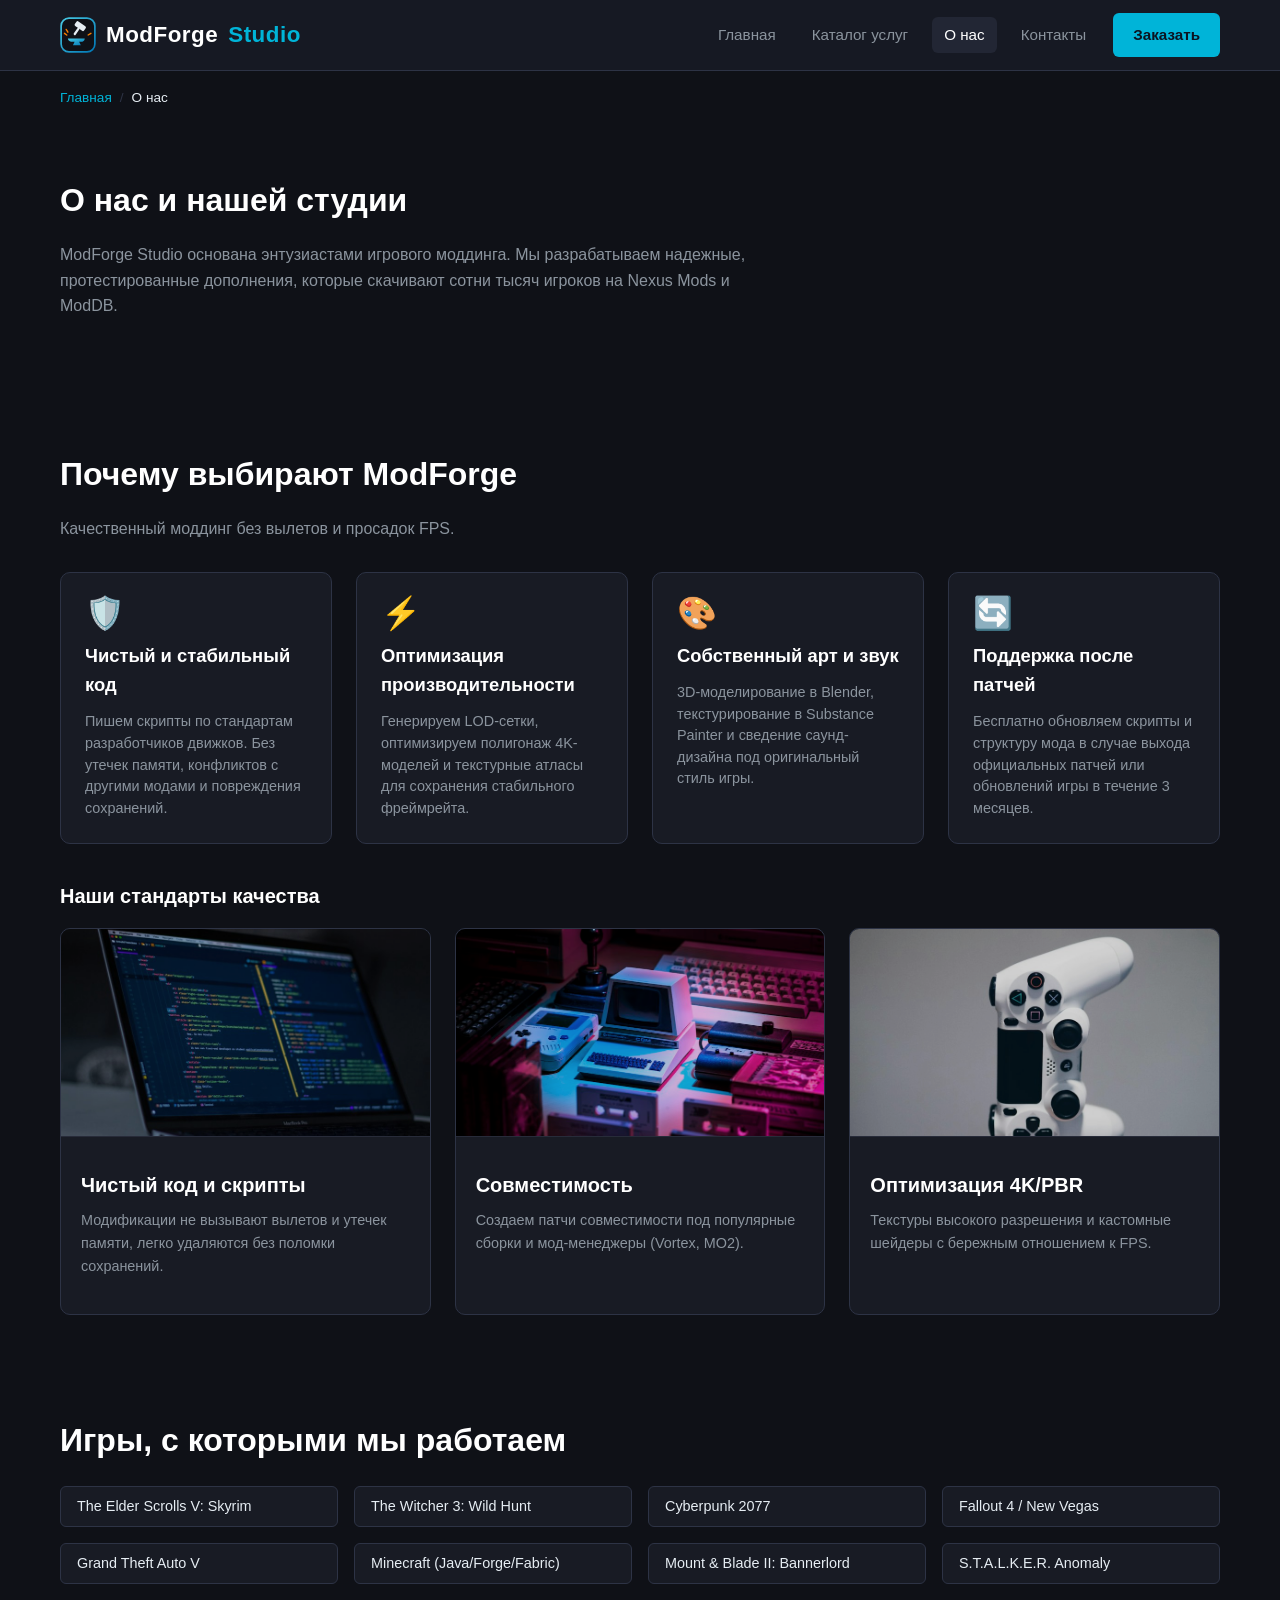
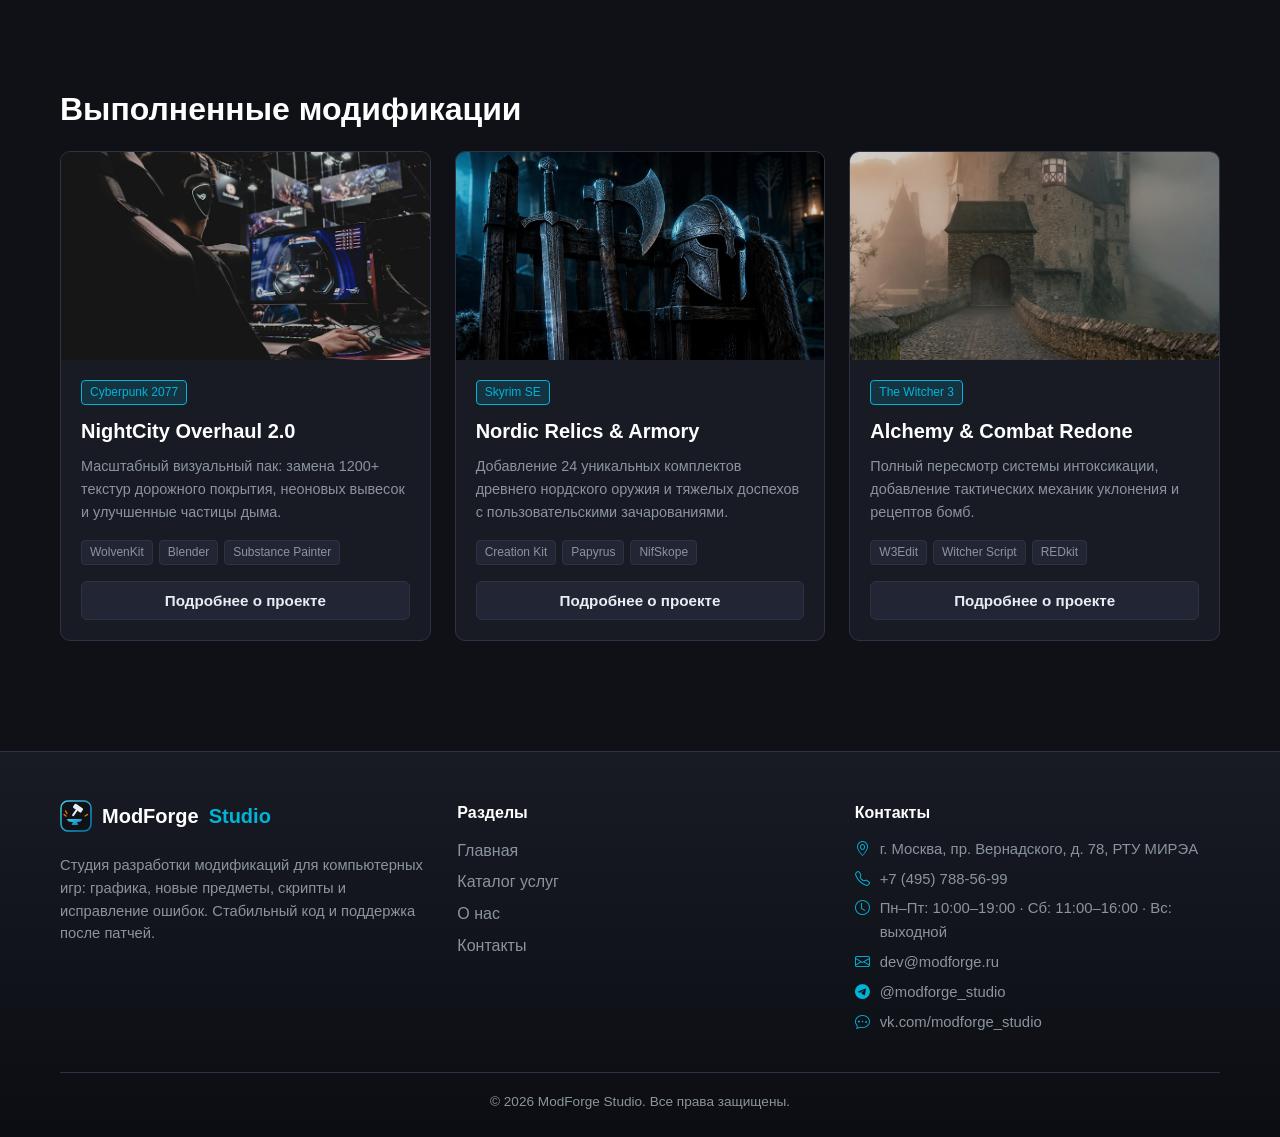
==== about.html @ 79bca65b "Обновление файлов: модальное окно и фильтры" ====
<!DOCTYPE html>
<html lang="ru">
<head>
  <meta charset="UTF-8">
  <meta name="viewport" content="width=device-width, initial-scale=1.0">
  <meta name="description" content="О нас — студия ModForge: история команды, преимущества, поддерживаемые игры и наши проекты.">
  <title>О нас — ModForge Studio</title>
  <link rel="icon" type="image/svg+xml" href="images/logo.svg">
  <link rel="stylesheet" href="https://cdn.jsdelivr.net/npm/bootstrap-icons@1.11.3/font/bootstrap-icons.min.css">
  <link rel="stylesheet" href="css/style.css">
  <script src="js/main.js" defer></script>
</head>
<body class="page">
  <header class="site-header">
    <div class="site-header__inner container">
      <a class="site-header__logo" href="index.html">
        <img class="site-header__logo-img" src="images/logo.svg" alt="" width="36" height="36">
        ModForge<span>Studio</span>
      </a>
      <div class="site-header__actions">
        <nav class="site-nav" aria-label="Основная навигация">
          <ul class="site-nav__list">
            <li class="site-nav__item"><a class="site-nav__link" href="index.html">Главная</a></li>
            <li class="site-nav__item"><a class="site-nav__link" href="catalog.html">Каталог услуг</a></li>
            <li class="site-nav__item"><a class="site-nav__link site-nav__link--active" href="about.html" aria-current="page">О нас</a></li>
            <li class="site-nav__item"><a class="site-nav__link" href="contacts.html">Контакты</a></li>
          </ul>
        </nav>
        <a class="button button--primary site-header__order-btn" href="contacts.html#order">Заказать</a>
      </div>
    </div>
  </header>

  <main class="page-content container">
    <nav class="breadcrumbs" aria-label="Хлебные крошки">
      <a class="breadcrumbs__link" href="index.html">Главная</a>
      <span class="breadcrumbs__separator">/</span>
      <span class="breadcrumbs__current">О нас</span>
    </nav>

    <!-- Описание студии -->
    <section class="section">
      <h1 class="section__title">О нас и нашей студии</h1>
      <p class="section__text">
        ModForge Studio основана энтузиастами игрового моддинга. Мы разрабатываем надежные, протестированные дополнения, которые скачивают сотни тысяч игроков на Nexus Mods и ModDB.
      </p>
    </section>

    <!-- Преимущества (перенесены с главной) -->
    <section class="section" id="advantages">
      <h2 class="section__title">Почему выбирают ModForge</h2>
      <p class="section__text">Качественный моддинг без вылетов и просадок FPS.</p>
      <div class="cards-grid cards-grid--4">
        <div class="feature-card">
          <div class="feature-card__icon">🛡️</div>
          <h3 class="feature-card__title">Чистый и стабильный код</h3>
          <p class="feature-card__text">Пишем скрипты по стандартам разработчиков движков. Без утечек памяти, конфликтов с другими модами и повреждения сохранений.</p>
        </div>
        <div class="feature-card">
          <div class="feature-card__icon">⚡</div>
          <h3 class="feature-card__title">Оптимизация производительности</h3>
          <p class="feature-card__text">Генерируем LOD-сетки, оптимизируем полигонаж 4K-моделей и текстурные атласы для сохранения стабильного фреймрейта.</p>
        </div>
        <div class="feature-card">
          <div class="feature-card__icon">🎨</div>
          <h3 class="feature-card__title">Собственный арт и звук</h3>
          <p class="feature-card__text">3D-моделирование в Blender, текстурирование в Substance Painter и сведение саунд-дизайна под оригинальный стиль игры.</p>
        </div>
        <div class="feature-card">
          <div class="feature-card__icon">🔄</div>
          <h3 class="feature-card__title">Поддержка после патчей</h3>
          <p class="feature-card__text">Бесплатно обновляем скрипты и структуру мода в случае выхода официальных патчей или обновлений игры в течение 3 месяцев.</p>
        </div>
      </div>
      <h3 class="section__subheading">Наши стандарты качества</h3>
      <div class="cards-grid">
        <article class="card">
          <img class="card__image" src="images/clean-code.jpg" alt="Чистый код" loading="lazy">
          <div class="card__body">
            <h3 class="card__title">Чистый код и скрипты</h3>
            <p class="card__text">Модификации не вызывают вылетов и утечек памяти, легко удаляются без поломки сохранений.</p>
          </div>
        </article>
        <article class="card">
          <img class="card__image" src="images/compatibility.jpg" alt="Совместимость" loading="lazy">
          <div class="card__body">
            <h3 class="card__title">Совместимость</h3>
            <p class="card__text">Создаем патчи совместимости под популярные сборки и мод-менеджеры (Vortex, MO2).</p>
          </div>
        </article>
        <article class="card">
          <img class="card__image" src="images/lighting-remaster.jpg" alt="Оптимизация" loading="lazy">
          <div class="card__body">
            <h3 class="card__title">Оптимизация 4K/PBR</h3>
            <p class="card__text">Текстуры высокого разрешения и кастомные шейдеры с бережным отношением к FPS.</p>
          </div>
        </article>
      </div>
    </section>

    <!-- Поддерживаемые игры -->
    <section class="section" id="games">
      <h2 class="section__title">Игры, с которыми мы работаем</h2>
      <div class="games-grid">
        <div class="game-tag">The Elder Scrolls V: Skyrim</div>
        <div class="game-tag">The Witcher 3: Wild Hunt</div>
        <div class="game-tag">Cyberpunk 2077</div>
        <div class="game-tag">Fallout 4 / New Vegas</div>
        <div class="game-tag">Grand Theft Auto V</div>
        <div class="game-tag">Minecraft (Java/Forge/Fabric)</div>
        <div class="game-tag">Mount & Blade II: Bannerlord</div>
        <div class="game-tag">S.T.A.L.K.E.R. Anomaly</div>
      </div>
    </section>

    <!-- Проекты студии -->
    <section class="section">
      <h2 class="section__title">Выполненные модификации</h2>
      <div class="cards-grid">
        <article class="portfolio-card">
          <img class="portfolio-card__img" src="images/texture-pack.jpg" alt="Cyberpunk 2077 Mod" loading="lazy">
          <div class="portfolio-card__body">
            <span class="portfolio-card__game-tag">Cyberpunk 2077</span>
            <h3 class="portfolio-card__title">NightCity Overhaul 2.0</h3>
            <p class="portfolio-card__text">
              Масштабный визуальный пак: замена 1200+ текстур дорожного покрытия, неоновых вывесок и улучшенные частицы дыма.
            </p>
            <div class="portfolio-card__tags">
              <span class="tech-tag">WolvenKit</span>
              <span class="tech-tag">Blender</span>
              <span class="tech-tag">Substance Painter</span>
            </div>
            <button class="button button--secondary button--full open-project-modal" 
                    data-title="NightCity Overhaul 2.0"
                    data-game="Cyberpunk 2077"
                    data-desc="Модификация полностью перерабатывает городскую среду Найт-Сити. Включает 4K PBR текстуры асфальта, обновлённые шейдеры дождя и исправляет мерцание отражений SSR. Более 450 000 скачиваний на Nexus Mods.">
              Подробнее о проекте
            </button>
          </div>
        </article>

        <article class="portfolio-card">
          <img class="portfolio-card__img" src="images/weapon-set.jpg" alt="Skyrim SE Mod" loading="lazy">
          <div class="portfolio-card__body">
            <span class="portfolio-card__game-tag">Skyrim SE</span>
            <h3 class="portfolio-card__title">Nordic Relics & Armory</h3>
            <p class="portfolio-card__text">
              Добавление 24 уникальных комплектов древнего нордского оружия и тяжелых доспехов с пользовательскими зачарованиями.
            </p>
            <div class="portfolio-card__tags">
              <span class="tech-tag">Creation Kit</span>
              <span class="tech-tag">Papyrus</span>
              <span class="tech-tag">NifSkope</span>
            </div>
            <button class="button button--secondary button--full open-project-modal" 
                    data-title="Nordic Relics & Armory"
                    data-game="Skyrim SE"
                    data-desc="Оружие распространено по уровневым спискам боссов курганов. Интегрированы уникальные звуки ударов и баланс под Requiem.">
              Подробнее о проекте
            </button>
          </div>
        </article>

        <article class="portfolio-card">
          <img class="portfolio-card__img" src="images/companion.jpg" alt="The Witcher 3 Mod" loading="lazy">
          <div class="portfolio-card__body">
            <span class="portfolio-card__game-tag">The Witcher 3</span>
            <h3 class="portfolio-card__title">Alchemy & Combat Redone</h3>
            <p class="portfolio-card__text">
              Полный пересмотр системы интоксикации, добавление тактических механик уклонения и рецептов бомб.
            </p>
            <div class="portfolio-card__tags">
              <span class="tech-tag">W3Edit</span>
              <span class="tech-tag">Witcher Script</span>
              <span class="tech-tag">REDkit</span>
            </div>
            <button class="button button--secondary button--full open-project-modal" 
                    data-title="Alchemy & Combat Redone"
                    data-game="The Witcher 3"
                    data-desc="Мод делает схватки на максимальной сложности ближе к книжному канону: зелья действуют дольше, но требуют подготовки до начала боя.">
              Подробнее о проекте
            </button>
          </div>
        </article>
      </div>
    </section>
  </main>

  <dialog class="dialog" id="project-dialog">
    <div class="dialog__content">
      <h2 class="dialog__title" id="proj-dialog-title">Название проекта</h2>
      <p class="dialog__subtitle" id="proj-dialog-game" style="color: var(--color-primary); margin-bottom: 12px; font-weight: bold;"></p>
      <p class="dialog__text" id="proj-dialog-desc" style="color: var(--color-muted); line-height: 1.6;"></p>
      <div class="dialog__actions">
        <a class="button button--primary" href="contacts.html#order">Заказать аналогичный мод</a>
        <button class="button button--secondary" type="button" id="close-project-btn">Закрыть</button>
      </div>
    </div>
  </dialog>

  <!-- Подвал -->
  <footer class="site-footer">
    <div class="container">
      <div class="site-footer__grid">
        <div class="site-footer__about">
          <a class="site-footer__logo" href="index.html">
            <img class="site-footer__logo-img" src="images/logo.svg" alt="" width="32" height="32">
            ModForge<span>Studio</span>
          </a>
          <p class="site-footer__slogan">Студия разработки модификаций для компьютерных игр: графика, новые предметы, скрипты и исправление ошибок. Стабильный код и поддержка после патчей.</p>
        </div>
        <nav class="site-footer__nav" aria-label="Разделы сайта">
          <h2 class="site-footer__title">Разделы</h2>
          <ul class="site-footer__list">
            <li class="site-footer__list-item"><a class="site-footer__link" href="index.html">Главная</a></li>
            <li class="site-footer__list-item"><a class="site-footer__link" href="catalog.html">Каталог услуг</a></li>
            <li class="site-footer__list-item"><a class="site-footer__link" href="about.html">О нас</a></li>
            <li class="site-footer__list-item"><a class="site-footer__link" href="contacts.html">Контакты</a></li>
          </ul>
        </nav>
        <div class="site-footer__contacts">
          <h2 class="site-footer__title">Контакты</h2>
          <p class="site-footer__contact"><i class="bi bi-geo-alt" aria-hidden="true"></i>г. Москва, пр. Вернадского, д. 78, РТУ МИРЭА</p>
          <p class="site-footer__contact"><i class="bi bi-telephone" aria-hidden="true"></i><a href="tel:+74957885699">+7 (495) 788-56-99</a></p>
          <p class="site-footer__contact"><i class="bi bi-clock" aria-hidden="true"></i>Пн–Пт: 10:00–19:00 · Сб: 11:00–16:00 · Вс: выходной</p>
          <p class="site-footer__contact"><i class="bi bi-envelope" aria-hidden="true"></i><a href="mailto:dev@modforge.ru">dev@modforge.ru</a></p>
          <p class="site-footer__contact"><i class="bi bi-telegram" aria-hidden="true"></i><a href="https://t.me/modforge_studio" target="_blank" rel="noopener">@modforge_studio</a></p>
          <p class="site-footer__contact"><i class="bi bi-chat-dots" aria-hidden="true"></i><a href="https://vk.com/modforge_studio" target="_blank" rel="noopener">vk.com/modforge_studio</a></p>
        </div>
      </div>
      <div class="site-footer__bottom">
        <p>&copy; 2026 ModForge Studio. Все права защищены.</p>
      </div>
    </div>
  </footer>

  <button class="back-to-top" id="back-to-top" aria-label="Вернуться наверх">
    <div class="back-to-top__inner">
      <span class="back-to-top__arrow">▲</span>
    </div>
  </button>
</body>
</html>
---- css/style.css ----
/* ===============================
   1. Переменные проекта
   =============================== */
:root {
  --color-bg: #0f1117;
  --color-surface: #181b24;
  --color-surface-hover: #222634;
  --color-border: #2d3345;
  
  --color-text: #e6edf3;
  --color-muted: #8b949e;
  
  --color-primary: #00b4d8;
  --color-primary-hover: #0096c7;
  
  --badge-popular: #f77f00;
  --badge-new: #06d6a0;
  --badge-dev: #9d4edd;
  
  --color-success: #2ea44f;
  --color-error: #da3633;

  --font-family: -apple-system, BlinkMacSystemFont, "Segoe UI", Roboto, Helvetica, Arial, sans-serif;
  --container-width: 1200px;
  --radius-sm: 6px;
  --radius-md: 10px;
}

/* ===============================
   2. Базовые стили
   =============================== */
* {
  box-sizing: border-box;
  margin: 0;
  padding: 0;
}

html, body {
  overflow-x: clip;
  width: 100%;
}

html {
  scroll-behavior: smooth;
}

body.page {
  font-family: var(--font-family);
  background-color: var(--color-bg);
  color: var(--color-text);
  line-height: 1.6;
  min-height: 100vh;
  display: flex;
  flex-direction: column;
}

main.page-content {
  flex: 1 0 auto;
}

a {
  color: var(--color-primary);
  text-decoration: none;
  transition: color 0.2s;
}

a:hover {
  color: var(--color-primary-hover);
}

.container {
  width: 100%;
  max-width: var(--container-width);
  margin: 0 auto;
  padding: 0 20px;
}

/* ===============================
   3. Шапка (Sticky Header)
   =============================== */
.site-header {
  background-color: rgba(24, 27, 36, 0.95);
  backdrop-filter: blur(8px);
  border-bottom: 1px solid var(--color-border);
  position: sticky;
  top: 0;
  z-index: 100;
  width: 100%;
}

.site-header__inner {
  display: flex;
  align-items: center;
  justify-content: space-between;
  min-height: 70px;
  padding: 10px 20px;
  gap: 15px;
}

.site-header__logo {
  display: inline-flex;
  align-items: center;
  gap: 10px;
  font-size: 1.4rem;
  font-weight: 800;
  color: #fff;
  letter-spacing: 0.5px;
  white-space: nowrap;
}

.site-header__logo span {
  color: var(--color-primary);
}

.site-header__logo-img {
  width: 36px;
  height: 36px;
  flex-shrink: 0;
  display: block;
}

.site-header__actions {
  display: flex;
  align-items: center;
  gap: 15px;
}

.site-nav__list {
  display: flex;
  align-items: center;
  gap: 12px;
  list-style: none;
  flex-wrap: wrap;
}

.site-nav__link {
  color: var(--color-muted);
  font-size: 0.95rem;
  font-weight: 500;
  padding: 6px 12px;
  border-radius: var(--radius-sm);
  display: inline-block;
  transition: all 0.2s;
}

.site-nav__link:hover,
.site-nav__link--active {
  color: #fff;
  background-color: var(--color-surface-hover);
}

.site-header__order-btn {
  padding: 8px 18px;
  font-size: 0.9rem;
  font-weight: 700;
  white-space: nowrap;
}

/* ===============================
   4. Хлебные крошки
   =============================== */
.breadcrumbs {
  display: flex;
  align-items: center;
  gap: 8px;
  font-size: 0.85rem;
  padding: 16px 0;
  color: var(--color-muted);
  flex-wrap: wrap;
}

.breadcrumbs__separator {
  color: var(--color-border);
}

.breadcrumbs__current {
  color: var(--color-text);
}

/* ===============================
   5. Hero секция
   =============================== */
.hero {
  padding: clamp(40px, 8vw, 80px) 0;
  text-align: center;
  background: radial-gradient(circle at center, #1b2738 0%, var(--color-bg) 70%);
  border-bottom: 1px solid var(--color-border);
}

.hero__badge {
  display: inline-block;
  background: rgba(0, 180, 216, 0.15);
  color: var(--color-primary);
  border: 1px solid var(--color-primary);
  padding: 4px 14px;
  border-radius: 20px;
  font-size: 0.8rem;
  font-weight: 600;
  margin-bottom: 20px;
}

.hero__title {
  font-size: clamp(1.8rem, 4vw, 2.8rem);
  line-height: 1.25;
  margin-bottom: 20px;
  color: #fff;
}

.hero__text {
  max-width: 750px;
  margin: 0 auto 30px;
  color: var(--color-muted);
  font-size: clamp(1rem, 2vw, 1.15rem);
  padding: 0 10px;
}

.hero__actions {
  display: flex;
  justify-content: center;
  gap: 16px;
  flex-wrap: wrap;
}

/* ===============================
   6. Кнопки
   =============================== */
.button {
  display: inline-flex;
  align-items: center;
  justify-content: center;
  padding: 10px 20px;
  font-size: 0.95rem;
  font-weight: 600;
  border-radius: var(--radius-sm);
  border: none;
  cursor: pointer;
  transition: all 0.2s;
  text-align: center;
}

.button--primary {
  background-color: var(--color-primary);
  color: #0b1320;
}

.button--primary:hover {
  background-color: var(--color-primary-hover);
  color: #fff;
}

.button--secondary {
  background-color: var(--color-surface-hover);
  color: var(--color-text);
  border: 1px solid var(--color-border);
}

.button--secondary:hover {
  background-color: var(--color-border);
}

.button--full {
  width: 100%;
}

/* ===============================
   7. Сетки и карточки
   =============================== */
.section {
  padding: 50px 0;
}

.section--dark {
  background-color: var(--color-surface);
  border-top: 1px solid var(--color-border);
  border-bottom: 1px solid var(--color-border);
}

.section__title {
  font-size: clamp(1.5rem, 3vw, 2rem);
  margin-bottom: 16px;
  color: #fff;
}

.section__header {
  display: flex;
  justify-content: space-between;
  align-items: center;
  flex-wrap: wrap;
  gap: 10px;
  margin-bottom: 16px;
}

.section__text {
  color: var(--color-muted);
  max-width: 700px;
  margin-bottom: 30px;
}

.cards-grid {
  display: grid;
  grid-template-columns: repeat(auto-fit, minmax(min(100%, 280px), 1fr));
  gap: 24px;
}

.card {
  background-color: var(--color-surface);
  border: 1px solid var(--color-border);
  border-radius: var(--radius-md);
  overflow: hidden;
  display: flex;
  flex-direction: column;
  transition: transform 0.2s, border-color 0.2s;
  position: relative;
}

.card:hover {
  transform: translateY(-4px);
  border-color: var(--color-primary);
}

.card__image {
  width: 100%;
  aspect-ratio: 16 / 9;
  object-fit: cover;
  display: block;
  border-bottom: 1px solid var(--color-border);
}

.card__body {
  padding: 20px;
  display: flex;
  flex-direction: column;
  flex-grow: 1;
}

.card__title {
  font-size: 1.25rem;
  color: #fff;
  margin: 12px 0 8px;
}

.card__text {
  color: var(--color-muted);
  font-size: 0.9rem;
  flex-grow: 1;
  margin-bottom: 16px;
}

.card__meta {
  display: flex;
  justify-content: space-between;
  border-top: 1px solid var(--color-border);
  padding: 12px 0;
  margin-bottom: 16px;
  font-size: 0.9rem;
}

.card__price {
  font-weight: 700;
  color: var(--color-primary);
}

.card__time {
  color: var(--color-muted);
}

.badge {
  position: absolute;
  top: 12px;
  left: 12px;
  font-size: 0.75rem;
  font-weight: 700;
  text-transform: uppercase;
  padding: 4px 10px;
  border-radius: 4px;
  backdrop-filter: blur(4px);
}

.badge--popular {
  background-color: rgba(247, 127, 0, 0.85);
  color: #fff;
}

.badge--new {
  background-color: rgba(6, 214, 160, 0.85);
  color: #0b1320;
}

.badge--dev {
  background-color: rgba(157, 78, 221, 0.85);
  color: #fff;
}

.stats-grid {
  display: grid;
  grid-template-columns: repeat(auto-fit, minmax(180px, 1fr));
  gap: 20px;
  text-align: center;
}

.stat-card__number {
  display: block;
  font-size: clamp(2rem, 3.5vw, 2.5rem);
  font-weight: 800;
  color: var(--color-primary);
}

.stat-card__label {
  color: var(--color-muted);
  font-size: 0.9rem;
}

.games-grid {
  display: flex;
  flex-wrap: wrap;
  gap: 10px;
}

.game-tag {
  background-color: var(--color-surface);
  border: 1px solid var(--color-border);
  padding: 8px 16px;
  border-radius: var(--radius-sm);
  font-size: 0.9rem;
}

.portfolio-card {
  background-color: var(--color-surface);
  border: 1px solid var(--color-border);
  border-radius: var(--radius-md);
  overflow: hidden;
  display: flex;
  flex-direction: column;
}

.portfolio-card__img {
  width: 100%;
  aspect-ratio: 16 / 9;
  object-fit: cover;
  display: block;
}

.portfolio-card__body {
  padding: 20px;
  display: flex;
  flex-direction: column;
  flex-grow: 1;
}

.portfolio-card__game-tag {
  display: inline-block;
  align-self: flex-start;
  background: rgba(0, 180, 216, 0.15);
  border: 1px solid var(--color-primary);
  color: var(--color-primary);
  padding: 2px 8px;
  border-radius: 4px;
  font-size: 0.75rem;
  margin-bottom: 10px;
}

.portfolio-card__title {
  color: #fff;
  font-size: 1.25rem;
  margin-bottom: 8px;
}

.portfolio-card__text {
  color: var(--color-muted);
  font-size: 0.9rem;
  margin-bottom: 16px;
  flex-grow: 1;
}

.portfolio-card__tags {
  display: flex;
  gap: 6px;
  flex-wrap: wrap;
  margin-bottom: 16px;
}

.tech-tag {
  background: var(--color-surface-hover);
  border: 1px solid var(--color-border);
  font-size: 0.75rem;
  padding: 2px 8px;
  border-radius: 4px;
  color: var(--color-muted);
}

.catalog-layout {
  display: grid;
  grid-template-columns: 260px 1fr;
  gap: 30px;
  margin-top: 20px;
  align-items: start;
}

.catalog-filters {
  background: var(--color-surface);
  border: 1px solid var(--color-border);
  border-radius: var(--radius-md);
  padding: 20px;
  position: sticky;
  top: 90px;
  height: fit-content;
  z-index: 10;
}

.catalog-filters__title {
  font-size: 1.2rem;
  margin-bottom: 16px;
  color: #fff;
}

.catalog-filters__group {
  border: none;
  margin-bottom: 20px;
}

.catalog-filters__legend {
  font-size: 0.85rem;
  text-transform: uppercase;
  color: var(--color-muted);
  margin-bottom: 10px;
  font-weight: 700;
}

.catalog-filters__label {
  display: flex;
  align-items: center;
  gap: 8px;
  font-size: 0.9rem;
  margin-bottom: 8px;
  cursor: pointer;
}

.contacts-layout {
  display: grid;
  grid-template-columns: 1fr 1fr;
  gap: 40px;
  margin-top: 20px;
}

.contacts-layout__form-box {
  background: var(--color-surface);
  border: 1px solid var(--color-border);
  border-radius: var(--radius-md);
  padding: 24px;
}

.order-form__field {
  margin-bottom: 16px;
}

.order-form__label {
  display: block;
  font-size: 0.85rem;
  font-weight: 600;
  margin-bottom: 6px;
  color: var(--color-muted);
}

.order-form__input,
.order-form__select,
.order-form__textarea {
  width: 100%;
  padding: 10px 14px;
  background-color: var(--color-bg);
  border: 1px solid var(--color-border);
  border-radius: var(--radius-sm);
  color: #fff;
  font-family: inherit;
  font-size: 0.95rem;
}

.order-form__input:focus,
.order-form__select:focus,
.order-form__textarea:focus {
  outline: none;
  border-color: var(--color-primary);
}

.order-form__input--error {
  border-color: var(--color-error);
}

.order-form__checkbox-label {
  display: flex;
  align-items: center;
  gap: 8px;
  font-size: 0.85rem;
  color: var(--color-muted);
  cursor: pointer;
}

.contacts-list {
  list-style: none;
  margin-bottom: 30px;
}

.contacts-list__item {
  padding: 10px 0;
  border-bottom: 1px solid var(--color-border);
  font-size: 0.95rem;
}

.faq-block {
  margin-top: 30px;
}

.faq-block__title {
  font-size: 1.3rem;
  margin-bottom: 16px;
  color: #fff;
}

.faq-item {
  border: 1px solid var(--color-border);
  border-radius: var(--radius-sm);
  margin-bottom: 10px;
  background-color: var(--color-surface);
}

.faq-item__question {
  padding: 14px 18px;
  cursor: pointer;
  font-weight: 600;
}

.faq-item__answer {
  padding: 0 18px 14px;
  color: var(--color-muted);
  font-size: 0.9rem;
}

.dialog {
  border: 1px solid var(--color-border);
  border-radius: var(--radius-md);
  background-color: var(--color-surface);
  color: var(--color-text);
  padding: 24px;
  max-width: 500px;
  width: 90%;
  margin: auto;
  max-height: 90vh;
  overflow-y: auto;
}

.dialog::backdrop {
  background: rgba(0, 0, 0, 0.7);
  backdrop-filter: blur(4px);
}

.dialog__title {
  font-size: 1.4rem;
  margin-bottom: 16px;
  color: #fff;
}

.dialog__actions {
  display: flex;
  justify-content: flex-end;
  gap: 12px;
  margin-top: 20px;
  flex-wrap: wrap;
}

/* ===============================
   8. Кнопка «Наверх» (двухслойный круг без надписи)
   =============================== */
.back-to-top {
  position: fixed;
  bottom: 24px;
  right: 24px;
  width: 52px;
  height: 52px;
  border-radius: 50%;
  background: #0f1117;
  border: 2px solid var(--color-primary);
  box-shadow: 0 0 16px rgba(0, 180, 216, 0.4);
  cursor: pointer;
  display: none;
  align-items: center;
  justify-content: center;
  z-index: 99;
  padding: 0;
  transition: transform 0.2s, box-shadow 0.2s;
}

.back-to-top:hover {
  transform: translateY(-4px);
  box-shadow: 0 0 24px rgba(0, 180, 216, 0.7);
}

.back-to-top.show {
  display: flex;
}

/* Внутренний светлый кружок со стрелкой */
.back-to-top__inner {
  width: 38px;
  height: 38px;
  border-radius: 50%;
  background: #e6edf3;
  color: #0f1117;
  display: flex;
  align-items: center;
  justify-content: center;
}

.back-to-top__arrow {
  font-size: 16px;
  font-weight: 900;
  line-height: 1;
}

/* ===============================
   9. Подвал (Footer): логотип, разделы, контакты
   =============================== */
.site-footer {
  border-top: 1px solid var(--color-border);
  background: linear-gradient(var(--color-surface), #0b0d12);
  color: var(--color-muted);
  padding: 48px 0 24px;
  margin-top: 60px;
}

/* Три равных столбца */
.site-footer__grid {
  display: grid;
  grid-template-columns: repeat(3, minmax(0, 1fr));
  gap: 32px;
}

.site-footer__logo {
  display: inline-flex;
  align-items: center;
  gap: 10px;
  color: #fff;
  font-size: 1.25rem;
  font-weight: 800;
}

.site-footer__logo span {
  color: var(--color-primary);
}

.site-footer .site-footer__logo {
  color: #fff;
}

.site-footer .site-footer__logo:hover {
  color: var(--color-primary);
}

.site-footer__logo-img {
  width: 32px;
  height: 32px;
  display: block;
}

.site-footer__slogan {
  margin-top: 14px;
  font-size: 0.92rem;
  line-height: 1.55;
}

.site-footer__title {
  color: #fff;
  font-size: 1rem;
  font-weight: 700;
  margin-bottom: 12px;
}

.site-footer__list {
  list-style: none;
}

.site-footer__list-item {
  margin: 6px 0;
}

.site-footer a {
  color: var(--color-muted);
}

.site-footer a:hover {
  color: #fff;
}

.site-footer__contact {
  display: flex;
  align-items: baseline;
  gap: 10px;
  margin: 6px 0;
  font-size: 0.93rem;
}

.site-footer__contact .bi {
  color: var(--color-primary);
}

.site-footer__bottom {
  margin-top: 32px;
  padding-top: 18px;
  border-top: 1px solid var(--color-border);
  font-size: 0.85rem;
  text-align: center;
}

/* ===============================
   9.1 Контакты: иконки и карта
   =============================== */
.contacts-list__item {
  display: flex;
  align-items: flex-start;
  gap: 14px;
}

.contacts-list__icon {
  font-size: 1.3rem;
  color: var(--color-primary);
  line-height: 1.4;
}

.contacts-list__label {
  font-size: 0.8rem;
  text-transform: uppercase;
  letter-spacing: 0.5px;
  color: var(--color-muted);
}

.contacts-list__value {
  color: var(--color-text);
}

.contacts-map__title {
  font-size: 1.3rem;
  color: #fff;
  margin-bottom: 14px;
}

.contacts-map {
  margin-bottom: 30px;
}

.map {
  display: block;
  width: 100%;
  min-height: 360px;
  border: 1px solid var(--color-border);
  border-radius: var(--radius-md);
  /* тёмная тема карты под стиль сайта */
  filter: grayscale(1) invert(0.9) contrast(0.9);
}

.contacts-map__link {
  display: inline-flex;
  gap: 6px;
  margin-top: 10px;
  font-size: 0.85rem;
}

.cards-grid--4 {
  grid-template-columns: repeat(auto-fit, minmax(min(100%, 220px), 1fr));
}

.section__subheading {
  font-size: 1.25rem;
  color: #fff;
  margin: 36px 0 16px;
}

/* ===============================
   10. Адаптивность
   =============================== */
@media (max-width: 992px) {
  .catalog-layout,
  .contacts-layout {
    grid-template-columns: 1fr;
  }

  .site-footer__grid {
    grid-template-columns: 1fr 1fr;
  }

  .site-footer__about {
    grid-column: 1 / -1;
  }
}

@media (max-width: 768px) {
  .site-header__inner {
    flex-direction: column;
    align-items: stretch;
    padding: 12px 20px;
    gap: 12px;
  }

  .site-header__actions {
    flex-direction: column;
    align-items: stretch;
    gap: 10px;
  }

  .site-nav__list {
    width: 100%;
    justify-content: center;
    gap: 8px;
  }

  .site-nav__link {
    font-size: 0.85rem;
    padding: 6px 8px;
  }

  .site-header__order-btn {
    text-align: center;
  }

  .hero__actions .button {
    width: 100%;
  }

  .site-footer__grid {
    grid-template-columns: 1fr;
    gap: 24px;
  }
}

@media (max-width: 480px) {
  .container {
    padding: 0 14px;
  }

  .section {
    padding: 35px 0;
  }

  .dialog {
    padding: 18px;
    width: 95%;
  }
}
/* ===============================
   Новые блоки Главной страницы
   =============================== */
.section__subtitle {
  color: var(--color-muted);
  font-size: 0.95rem;
  margin-top: 4px;
}

/* Карточки преимуществ */
.feature-card {
  background-color: var(--color-surface);
  border: 1px solid var(--color-border);
  border-radius: var(--radius-md);
  padding: 24px;
  display: flex;
  flex-direction: column;
  gap: 12px;
  transition: transform 0.2s, border-color 0.2s;
}

.feature-card:hover {
  transform: translateY(-3px);
  border-color: var(--color-primary);
}

.feature-card__icon {
  font-size: 2rem;
  line-height: 1;
}

.feature-card__title {
  font-size: 1.15rem;
  color: #fff;
}

.feature-card__text {
  color: var(--color-muted);
  font-size: 0.9rem;
  line-height: 1.5;
}

/* Шаги процесса */
.steps-grid {
  display: grid;
  grid-template-columns: repeat(auto-fit, minmax(240px, 1fr));
  gap: 20px;
  margin-top: 25px;
}

.step-card {
  background: var(--color-surface);
  border: 1px solid var(--color-border);
  border-radius: var(--radius-md);
  padding: 24px;
  position: relative;
  display: flex;
  flex-direction: column;
  gap: 10px;
}

.step-card__num {
  font-size: 1.8rem;
  font-weight: 800;
  color: var(--color-primary);
  line-height: 1;
}

.step-card__title {
  color: #fff;
  font-size: 1.1rem;
}

.step-card__text {
  color: var(--color-muted);
  font-size: 0.88rem;
  line-height: 1.5;
}

/* Поддерживаемые игры */
.games-grid {
  display: grid;
  grid-template-columns: repeat(auto-fit, minmax(220px, 1fr));
  gap: 16px;
  margin-top: 20px;
}

.game-badge {
  background: var(--color-surface);
  border: 1px solid var(--color-border);
  border-radius: var(--radius-md);
  padding: 16px;
  display: flex;
  align-items: center;
  gap: 14px;
  transition: all 0.2s;
}

.game-badge:hover {
  border-color: var(--color-primary);
  background: var(--color-surface-hover);
}

.game-badge__icon {
  font-size: 1.8rem;
}

.game-badge__info strong {
  display: block;
  color: #fff;
  font-size: 0.95rem;
}

.game-badge__info span {
  display: block;
  color: var(--color-muted);
  font-size: 0.8rem;
}

/* Карточки отзывов */
.review-card {
  background: var(--color-surface);
  border: 1px solid var(--color-border);
  border-radius: var(--radius-md);
  padding: 24px;
  display: flex;
  flex-direction: column;
  justify-content: space-between;
  gap: 15px;
}

.review-card__stars {
  color: #f77f00;
  font-size: 1.1rem;
  letter-spacing: 2px;
}

.review-card__text {
  color: var(--color-text);
  font-size: 0.92rem;
  line-height: 1.55;
  font-style: italic;
}

.review-card__author {
  border-top: 1px solid var(--color-border);
  padding-top: 12px;
}

.review-card__name {
  display: block;
  color: #fff;
  font-weight: 600;
  font-size: 0.9rem;
}

.review-card__sub {
  display: block;
  color: var(--color-muted);
  font-size: 0.8rem;
}

/* CTA баннер перед футером */
.cta-banner {
  background: linear-gradient(135deg, #181b24 0%, #1c2333 100%);
  border: 1px solid var(--color-primary);
  border-radius: var(--radius-md);
  padding: 45px 30px;
  text-align: center;
  box-shadow: 0 10px 30px rgba(0, 180, 216, 0.1);
}

.cta-banner__title {
  font-size: 1.8rem;
  color: #fff;
  margin-bottom: 12px;
}

.cta-banner__text {
  color: var(--color-muted);
  max-width: 650px;
  margin: 0 auto 24px;
  font-size: 1rem;
}

.cta-banner__actions {
  display: flex;
  justify-content: center;
  gap: 15px;
  flex-wrap: wrap;
}

/* ===============================
   Подсветка карточек модов при наведении
   =============================== */
.card,
.portfolio-card {
  transition: transform 0.25s ease, border-color 0.25s ease, box-shadow 0.25s ease;
}

.card__image,
.portfolio-card__img {
  transition: filter 0.3s ease;
  filter: brightness(0.85) saturate(0.9);
}

.card__title,
.portfolio-card__title {
  transition: color 0.25s ease;
}

.card:hover,
.card:focus-within,
.portfolio-card:hover,
.portfolio-card:focus-within {
  transform: translateY(-6px);
  border-color: var(--color-primary);
  box-shadow:
    0 0 0 1px var(--color-primary),
    0 10px 30px rgba(0, 180, 216, 0.35),
    0 0 45px rgba(0, 180, 216, 0.18);
}

.card:hover .card__image,
.card:focus-within .card__image,
.portfolio-card:hover .portfolio-card__img,
.portfolio-card:focus-within .portfolio-card__img {
  filter: brightness(1.08) saturate(1.15);
}

.card:hover .card__title,
.card:focus-within .card__title,
.portfolio-card:hover .portfolio-card__title,
.portfolio-card:focus-within .portfolio-card__title {
  color: var(--color-primary);
}

@media (prefers-reduced-motion: reduce) {
  .card:hover,
  .card:focus-within,
  .portfolio-card:hover,
  .portfolio-card:focus-within {
    transform: none;
  }
}
.card__actions {
  display: flex;
  gap: 10px;
  margin-top: auto;
}
.card__actions .button {
  flex: 1;
  text-align: center;
  padding: 10px 8px;
  font-size: 0.88rem;
}

.dialog--details {
  max-width: 680px;
  width: 92%;
  padding: 0;
  border-radius: var(--radius-md);
  overflow: hidden;
}
.details-modal {
  display: flex;
  flex-direction: column;
  max-height: 85vh;
}
.details-modal__header {
  position: relative;
  height: 200px;
  background-color: #0b0f19;
}
.details-modal__image {
  width: 100%;
  height: 100%;
  object-fit: cover;
}
.details-modal__header-overlay {
  position: absolute;
  inset: 0;
  background: linear-gradient(to top, rgba(15, 23, 42, 0.95), transparent 70%);
  display: flex;
  align-items: flex-end;
  padding: 20px;
}
.details-modal__category {
  color: var(--color-primary);
  font-size: 0.75rem;
  text-transform: uppercase;
  font-weight: 600;
}
.details-modal__title {
  color: #fff;
  font-size: 1.4rem;
  margin: 4px 0 0;
}
.details-modal__close {
  position: absolute;
  top: 12px;
  right: 12px;
  width: 34px;
  height: 34px;
  border-radius: 50%;
  background: rgba(0,0,0,0.6);
  border: 1px solid rgba(255,255,255,0.2);
  color: #fff;
  font-size: 1.3rem;
  cursor: pointer;
}
.details-modal__body {
  padding: 20px;
  overflow-y: auto;
  display: flex;
  flex-direction: column;
  gap: 16px;
}
.details-modal__list {
  list-style: none;
  padding: 0;
  margin: 8px 0 0;
  display: flex;
  flex-direction: column;
  gap: 6px;
}
.details-modal__list li {
  color: var(--color-text-muted);
  font-size: 0.9rem;
  padding-left: 20px;
  position: relative;
}
.details-modal__list li::before {
  content: "✓";
  position: absolute;
  left: 0;
  color: var(--color-primary);
  font-weight: bold;
}
.details-modal__tags {
  display: flex;
  flex-wrap: wrap;
  gap: 6px;
  margin-top: 8px;
}
.details-modal__tag {
  background: rgba(255,255,255,0.06);
  border: 1px solid var(--color-border);
  padding: 4px 8px;
  border-radius: var(--radius-sm);
  font-size: 0.8rem;
}
.details-modal__footer {
  display: flex;
  justify-content: space-between;
  align-items: center;
  padding: 16px 20px;
  border-top: 1px solid var(--color-border);
  background: rgba(11, 15, 25, 0.5);
  gap: 12px;
}
.details-modal__price {
  font-size: 1.25rem;
  font-weight: bold;
  color: var(--color-primary);
}
.details-modal__time {
  font-size: 0.82rem;
  color: var(--color-text-muted);
  display: block;
}
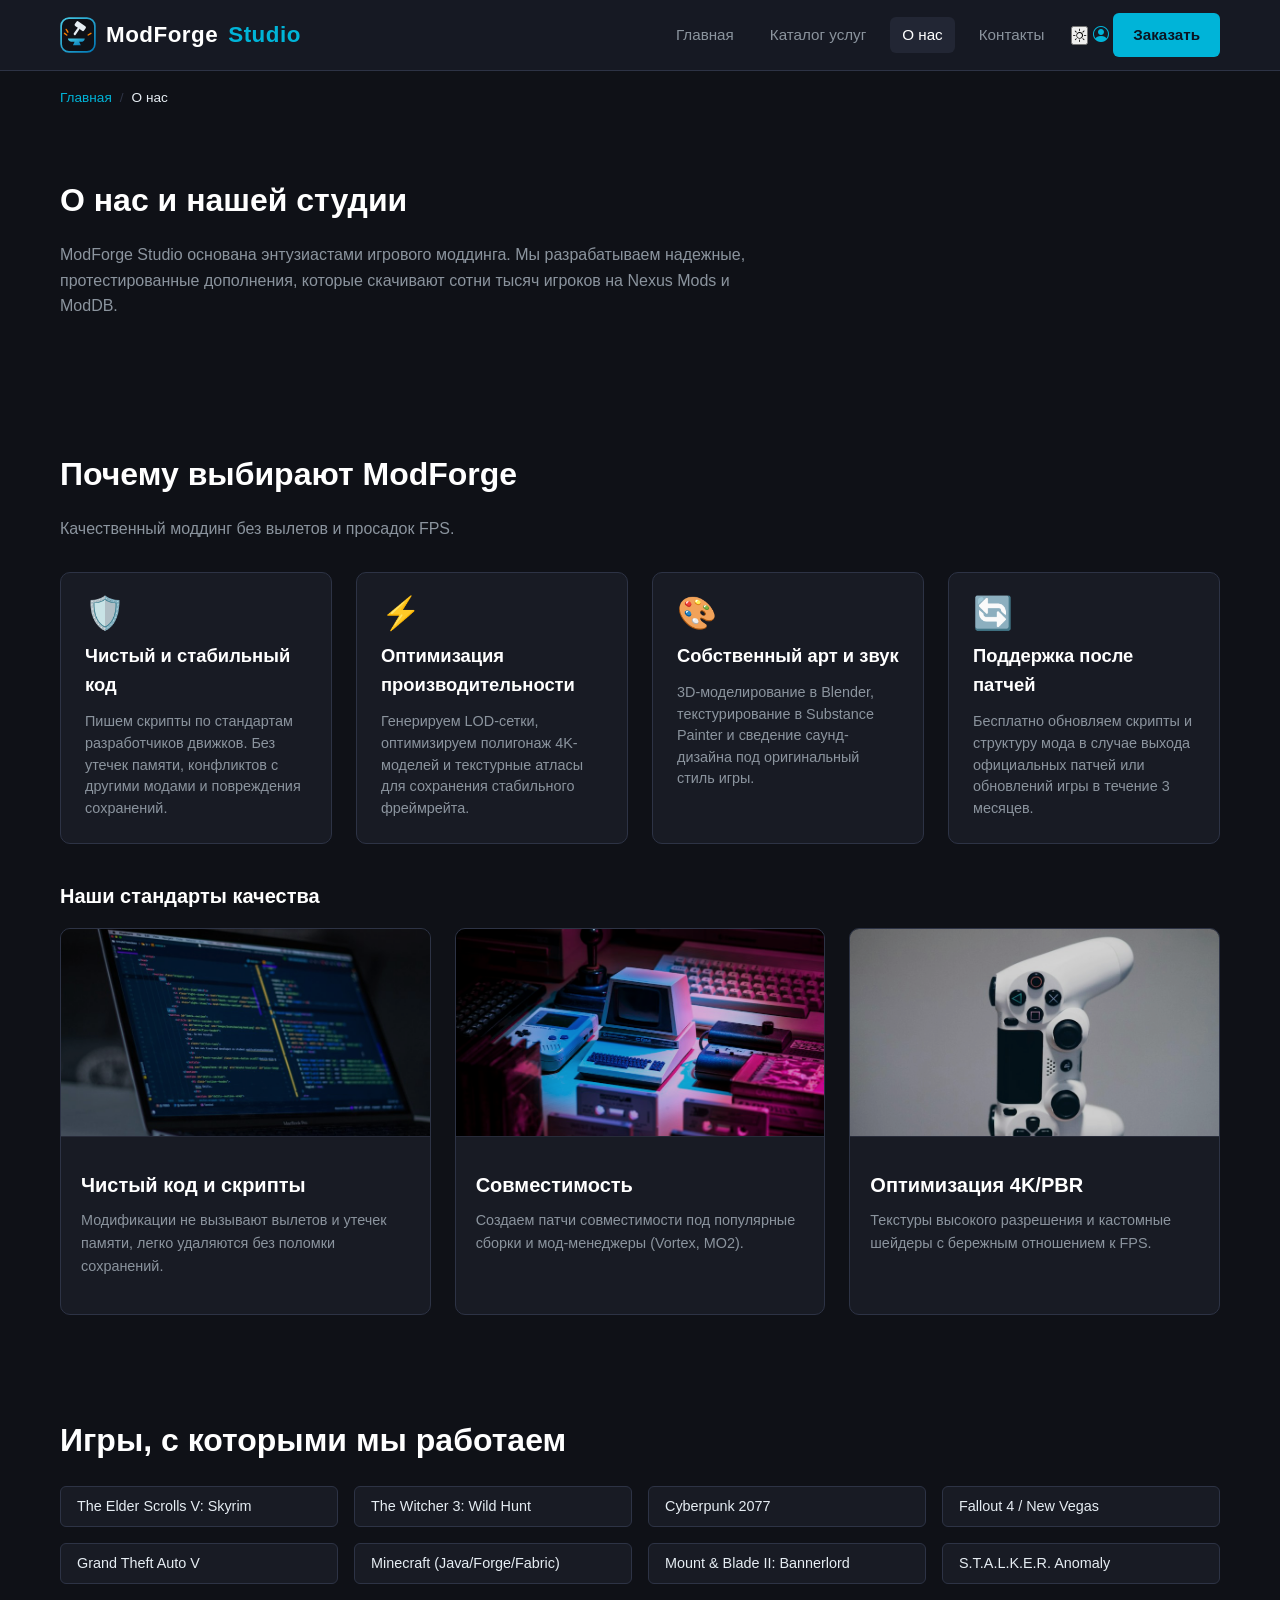
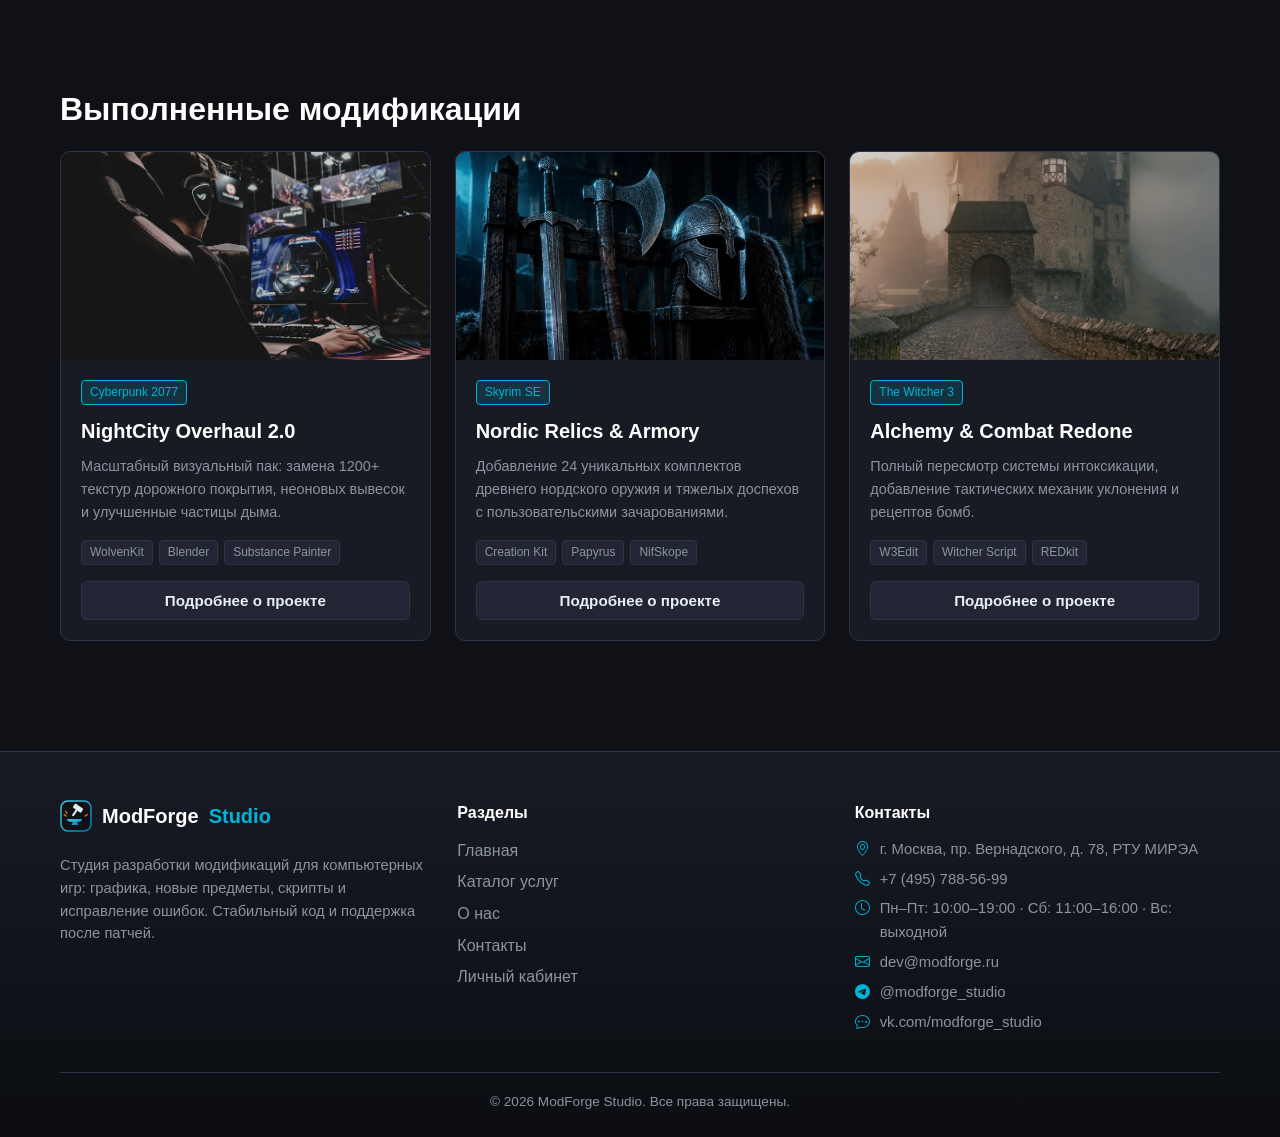
==== commit d9cffb4d: "Update" ====
--- a/about.html
+++ b/about.html
@@ -7,6 +7,10 @@
   <title>О нас — ModForge Studio</title>
   <link rel="icon" type="image/svg+xml" href="images/logo.svg">
   <link rel="stylesheet" href="https://cdn.jsdelivr.net/npm/bootstrap-icons@1.11.3/font/bootstrap-icons.min.css">
+  <script>
+    // Применяем сохранённую тему до отрисовки, чтобы не было «мигания»
+    try { if (localStorage.getItem('mf-theme') === 'light') document.documentElement.dataset.theme = 'light'; } catch (e) {}
+  </script>
   <link rel="stylesheet" href="css/style.css">
   <script src="js/main.js" defer></script>
 </head>
@@ -26,7 +30,11 @@
             <li class="site-nav__item"><a class="site-nav__link" href="contacts.html">Контакты</a></li>
           </ul>
         </nav>
-        <a class="button button--primary site-header__order-btn" href="contacts.html#order">Заказать</a>
+        <div class="site-header__tools">
+          <button class="icon-btn theme-toggle" type="button" aria-label="Переключить светлую / тёмную тему" title="Сменить тему"><i class="bi bi-sun" aria-hidden="true"></i></button>
+          <a class="icon-btn" href="cabinet.html" aria-label="Личный кабинет" title="Личный кабинет"><i class="bi bi-person-circle" aria-hidden="true"></i></a>
+          <a class="button button--primary site-header__order-btn" href="contacts.html#order">Заказать</a>
+        </div>
       </div>
     </div>
   </header>
@@ -216,6 +224,7 @@
             <li class="site-footer__list-item"><a class="site-footer__link" href="catalog.html">Каталог услуг</a></li>
             <li class="site-footer__list-item"><a class="site-footer__link" href="about.html">О нас</a></li>
             <li class="site-footer__list-item"><a class="site-footer__link" href="contacts.html">Контакты</a></li>
+            <li class="site-footer__list-item"><a class="site-footer__link" href="cabinet.html">Личный кабинет</a></li>
           </ul>
         </nav>
         <div class="site-footer__contacts">
--- a/css/style.css
+++ b/css/style.css
@@ -848,11 +848,11 @@
 .map {
   display: block;
   width: 100%;
-  min-height: 360px;
+  min-height: 500px;
   border: 1px solid var(--color-border);
   border-radius: var(--radius-md);
   /* тёмная тема карты под стиль сайта */
-  filter: grayscale(1) invert(0.9) contrast(0.9);
+  /*filter: grayscale(1) invert(0.9) contrast(0.9);*/
 }
 
 .contacts-map__link {
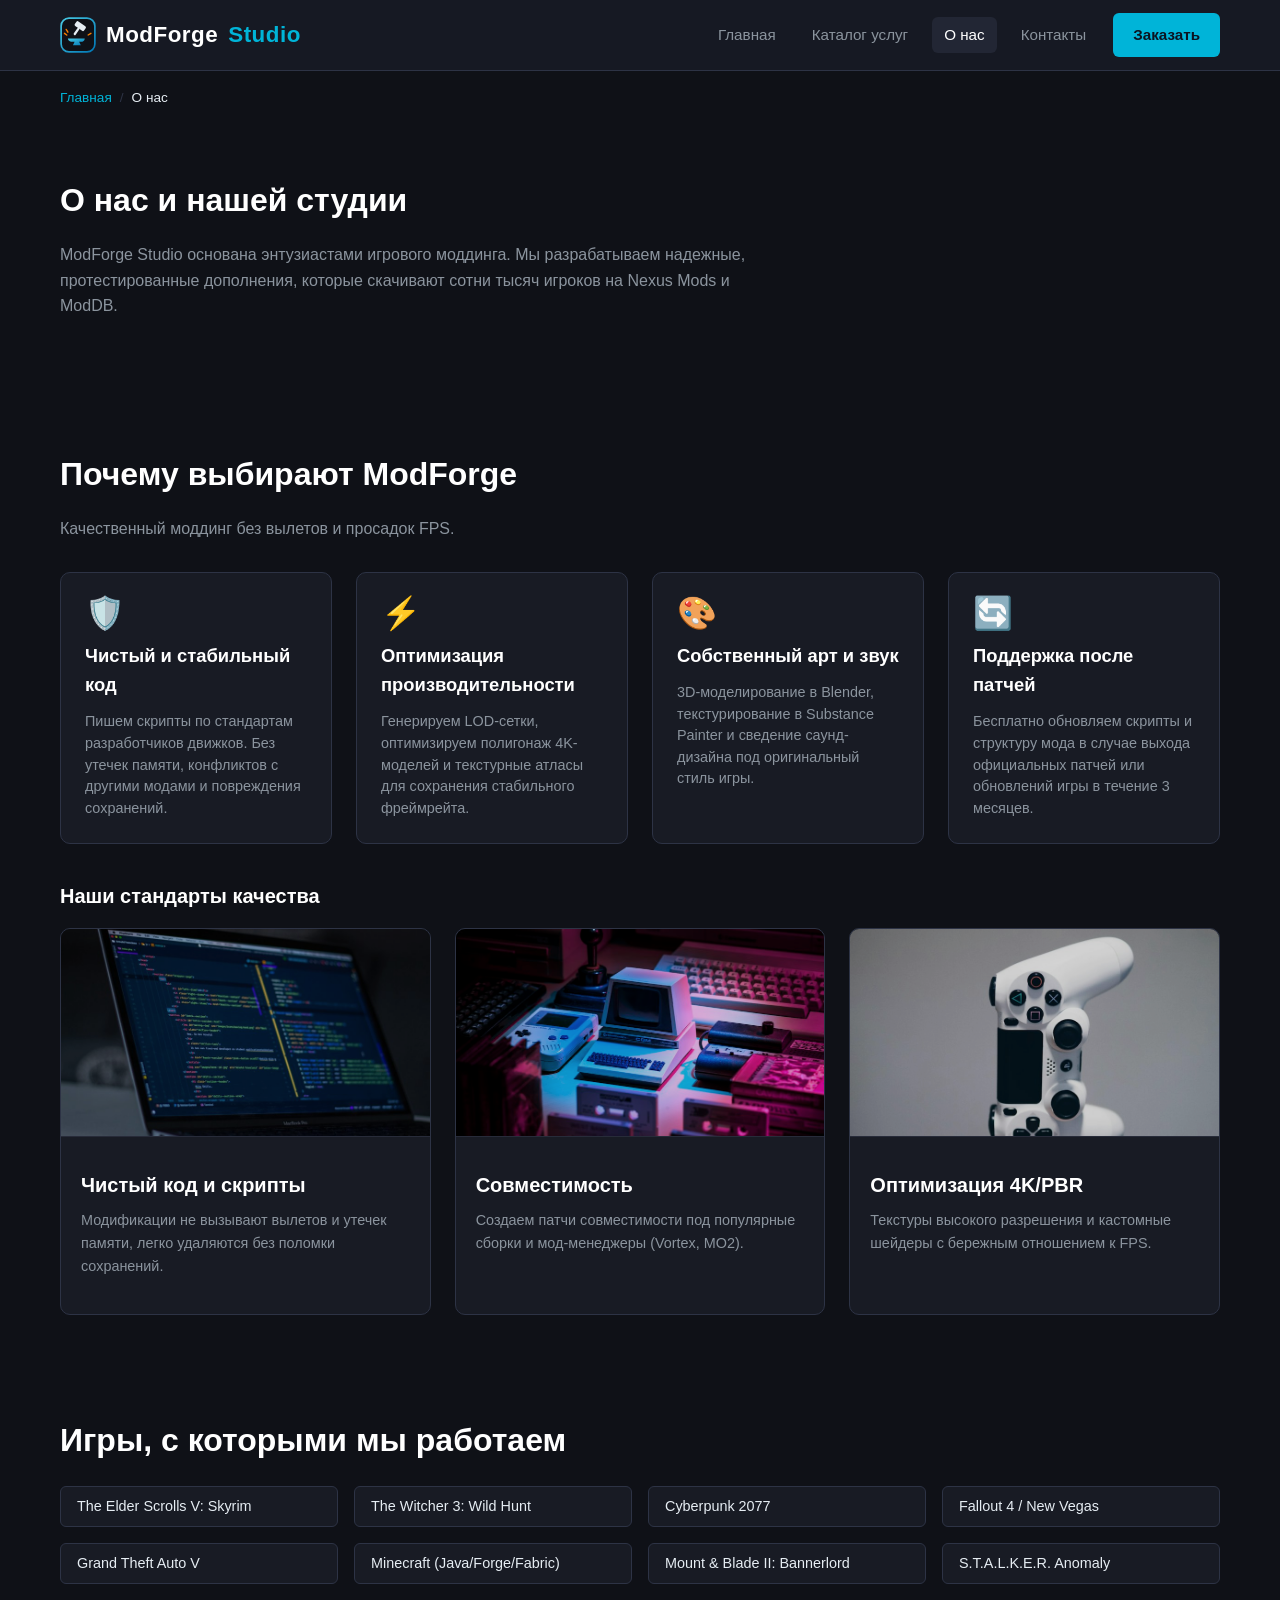
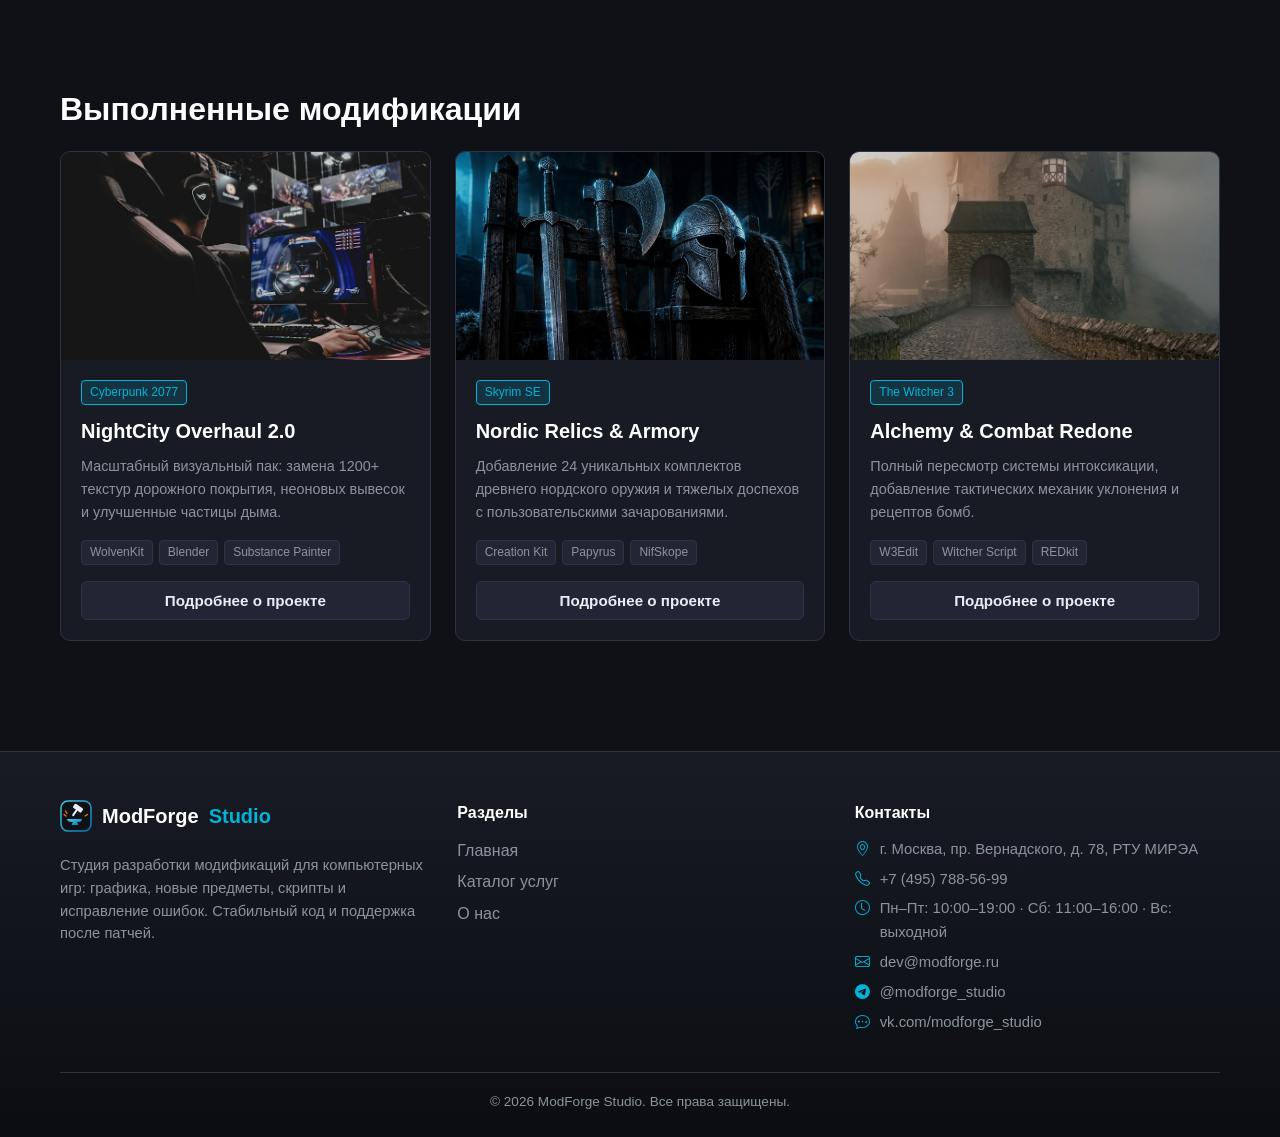
==== commit e133a19f: "Remove 'Contacts' link from footer" ====
--- a/about.html
+++ b/about.html
@@ -7,10 +7,6 @@
   <title>О нас — ModForge Studio</title>
   <link rel="icon" type="image/svg+xml" href="images/logo.svg">
   <link rel="stylesheet" href="https://cdn.jsdelivr.net/npm/bootstrap-icons@1.11.3/font/bootstrap-icons.min.css">
-  <script>
-    // Применяем сохранённую тему до отрисовки, чтобы не было «мигания»
-    try { if (localStorage.getItem('mf-theme') === 'light') document.documentElement.dataset.theme = 'light'; } catch (e) {}
-  </script>
   <link rel="stylesheet" href="css/style.css">
   <script src="js/main.js" defer></script>
 </head>
@@ -30,11 +26,7 @@
             <li class="site-nav__item"><a class="site-nav__link" href="contacts.html">Контакты</a></li>
           </ul>
         </nav>
-        <div class="site-header__tools">
-          <button class="icon-btn theme-toggle" type="button" aria-label="Переключить светлую / тёмную тему" title="Сменить тему"><i class="bi bi-sun" aria-hidden="true"></i></button>
-          <a class="icon-btn" href="cabinet.html" aria-label="Личный кабинет" title="Личный кабинет"><i class="bi bi-person-circle" aria-hidden="true"></i></a>
-          <a class="button button--primary site-header__order-btn" href="contacts.html#order">Заказать</a>
-        </div>
+        <a class="button button--primary site-header__order-btn" href="contacts.html#order">Заказать</a>
       </div>
     </div>
   </header>
@@ -223,8 +215,6 @@
             <li class="site-footer__list-item"><a class="site-footer__link" href="index.html">Главная</a></li>
             <li class="site-footer__list-item"><a class="site-footer__link" href="catalog.html">Каталог услуг</a></li>
             <li class="site-footer__list-item"><a class="site-footer__link" href="about.html">О нас</a></li>
-            <li class="site-footer__list-item"><a class="site-footer__link" href="contacts.html">Контакты</a></li>
-            <li class="site-footer__list-item"><a class="site-footer__link" href="cabinet.html">Личный кабинет</a></li>
           </ul>
         </nav>
         <div class="site-footer__contacts">
--- a/css/style.css
+++ b/css/style.css
@@ -17,6 +17,19 @@
   --badge-new: #06d6a0;
   --badge-dev: #9d4edd;
   
+  --color-heading: #ffffff;
+  --header-bg: rgba(24, 27, 36, 0.95);
+  --hero-glow: #1b2738;
+  --footer-end: #0b0d12;
+  --cta-from: #181b24;
+  --cta-to: #1c2333;
+  --tag-bg: rgba(255, 255, 255, 0.06);
+  --panel-bg: rgba(11, 15, 25, 0.5);
+  --glow: rgba(0, 180, 216, 0.35);
+  --glow-soft: rgba(0, 180, 216, 0.18);
+  --card-gradient-1: rgba(0, 180, 216, 0.28);
+  --card-gradient-2: rgba(157, 78, 221, 0.16);
+
   --color-success: #2ea44f;
   --color-error: #da3633;
 
@@ -79,7 +92,7 @@
    3. Шапка (Sticky Header)
    =============================== */
 .site-header {
-  background-color: rgba(24, 27, 36, 0.95);
+  background-color: var(--header-bg);
   backdrop-filter: blur(8px);
   border-bottom: 1px solid var(--color-border);
   position: sticky;
@@ -103,7 +116,7 @@
   gap: 10px;
   font-size: 1.4rem;
   font-weight: 800;
-  color: #fff;
+  color: var(--color-heading);
   letter-spacing: 0.5px;
   white-space: nowrap;
 }
@@ -145,7 +158,7 @@
 
 .site-nav__link:hover,
 .site-nav__link--active {
-  color: #fff;
+  color: var(--color-heading);
   background-color: var(--color-surface-hover);
 }
 
@@ -183,7 +196,7 @@
 .hero {
   padding: clamp(40px, 8vw, 80px) 0;
   text-align: center;
-  background: radial-gradient(circle at center, #1b2738 0%, var(--color-bg) 70%);
+  background: radial-gradient(circle at center, var(--hero-glow) 0%, var(--color-bg) 70%);
   border-bottom: 1px solid var(--color-border);
 }
 
@@ -203,7 +216,7 @@
   font-size: clamp(1.8rem, 4vw, 2.8rem);
   line-height: 1.25;
   margin-bottom: 20px;
-  color: #fff;
+  color: var(--color-heading);
 }
 
 .hero__text {
@@ -278,7 +291,7 @@
 .section__title {
   font-size: clamp(1.5rem, 3vw, 2rem);
   margin-bottom: 16px;
-  color: #fff;
+  color: var(--color-heading);
 }
 
 .section__header {
@@ -335,7 +348,7 @@
 
 .card__title {
   font-size: 1.25rem;
-  color: #fff;
+  color: var(--color-heading);
   margin: 12px 0 8px;
 }
 
@@ -425,6 +438,7 @@
 }
 
 .portfolio-card {
+  position: relative;
   background-color: var(--color-surface);
   border: 1px solid var(--color-border);
   border-radius: var(--radius-md);
@@ -460,7 +474,7 @@
 }
 
 .portfolio-card__title {
-  color: #fff;
+  color: var(--color-heading);
   font-size: 1.25rem;
   margin-bottom: 8px;
 }
@@ -510,7 +524,7 @@
 .catalog-filters__title {
   font-size: 1.2rem;
   margin-bottom: 16px;
-  color: #fff;
+  color: var(--color-heading);
 }
 
 .catalog-filters__group {
@@ -569,7 +583,7 @@
   background-color: var(--color-bg);
   border: 1px solid var(--color-border);
   border-radius: var(--radius-sm);
-  color: #fff;
+  color: var(--color-heading);
   font-family: inherit;
   font-size: 0.95rem;
 }
@@ -612,7 +626,7 @@
 .faq-block__title {
   font-size: 1.3rem;
   margin-bottom: 16px;
-  color: #fff;
+  color: var(--color-heading);
 }
 
 .faq-item {
@@ -655,7 +669,7 @@
 .dialog__title {
   font-size: 1.4rem;
   margin-bottom: 16px;
-  color: #fff;
+  color: var(--color-heading);
 }
 
 .dialog__actions {
@@ -676,7 +690,7 @@
   width: 52px;
   height: 52px;
   border-radius: 50%;
-  background: #0f1117;
+  background: var(--color-bg);
   border: 2px solid var(--color-primary);
   box-shadow: 0 0 16px rgba(0, 180, 216, 0.4);
   cursor: pointer;
@@ -720,7 +734,7 @@
    =============================== */
 .site-footer {
   border-top: 1px solid var(--color-border);
-  background: linear-gradient(var(--color-surface), #0b0d12);
+  background: linear-gradient(var(--color-surface), var(--footer-end));
   color: var(--color-muted);
   padding: 48px 0 24px;
   margin-top: 60px;
@@ -737,7 +751,7 @@
   display: inline-flex;
   align-items: center;
   gap: 10px;
-  color: #fff;
+  color: var(--color-heading);
   font-size: 1.25rem;
   font-weight: 800;
 }
@@ -747,7 +761,7 @@
 }
 
 .site-footer .site-footer__logo {
-  color: #fff;
+  color: var(--color-heading);
 }
 
 .site-footer .site-footer__logo:hover {
@@ -767,7 +781,7 @@
 }
 
 .site-footer__title {
-  color: #fff;
+  color: var(--color-heading);
   font-size: 1rem;
   font-weight: 700;
   margin-bottom: 12px;
@@ -786,7 +800,7 @@
 }
 
 .site-footer a:hover {
-  color: #fff;
+  color: var(--color-heading);
 }
 
 .site-footer__contact {
@@ -837,7 +851,7 @@
 
 .contacts-map__title {
   font-size: 1.3rem;
-  color: #fff;
+  color: var(--color-heading);
   margin-bottom: 14px;
 }
 
@@ -868,7 +882,7 @@
 
 .section__subheading {
   font-size: 1.25rem;
-  color: #fff;
+  color: var(--color-heading);
   margin: 36px 0 16px;
 }
 
@@ -961,7 +975,9 @@
   display: flex;
   flex-direction: column;
   gap: 12px;
-  transition: transform 0.2s, border-color 0.2s;
+  transition: transform 0.25s, border-color 0.25s, box-shadow 0.25s;
+  position: relative;
+  overflow: hidden;
 }
 
 .feature-card:hover {
@@ -976,7 +992,7 @@
 
 .feature-card__title {
   font-size: 1.15rem;
-  color: #fff;
+  color: var(--color-heading);
 }
 
 .feature-card__text {
@@ -1012,7 +1028,7 @@
 }
 
 .step-card__title {
-  color: #fff;
+  color: var(--color-heading);
   font-size: 1.1rem;
 }
 
@@ -1052,7 +1068,7 @@
 
 .game-badge__info strong {
   display: block;
-  color: #fff;
+  color: var(--color-heading);
   font-size: 0.95rem;
 }
 
@@ -1094,7 +1110,7 @@
 
 .review-card__name {
   display: block;
-  color: #fff;
+  color: var(--color-heading);
   font-weight: 600;
   font-size: 0.9rem;
 }
@@ -1107,7 +1123,7 @@
 
 /* CTA баннер перед футером */
 .cta-banner {
-  background: linear-gradient(135deg, #181b24 0%, #1c2333 100%);
+  background: linear-gradient(135deg, var(--cta-from) 0%, var(--cta-to) 100%);
   border: 1px solid var(--color-primary);
   border-radius: var(--radius-md);
   padding: 45px 30px;
@@ -1117,7 +1133,7 @@
 
 .cta-banner__title {
   font-size: 1.8rem;
-  color: #fff;
+  color: var(--color-heading);
   margin-bottom: 12px;
 }
 
@@ -1162,8 +1178,8 @@
   border-color: var(--color-primary);
   box-shadow:
     0 0 0 1px var(--color-primary),
-    0 10px 30px rgba(0, 180, 216, 0.35),
-    0 0 45px rgba(0, 180, 216, 0.18);
+    0 10px 30px var(--glow),
+    0 0 45px var(--glow-soft);
 }
 
 .card:hover .card__image,
@@ -1270,7 +1286,7 @@
   gap: 6px;
 }
 .details-modal__list li {
-  color: var(--color-text-muted);
+  color: var(--color-muted);
   font-size: 0.9rem;
   padding-left: 20px;
   position: relative;
@@ -1289,7 +1305,7 @@
   margin-top: 8px;
 }
 .details-modal__tag {
-  background: rgba(255,255,255,0.06);
+  background: var(--tag-bg);
   border: 1px solid var(--color-border);
   padding: 4px 8px;
   border-radius: var(--radius-sm);
@@ -1301,7 +1317,7 @@
   align-items: center;
   padding: 16px 20px;
   border-top: 1px solid var(--color-border);
-  background: rgba(11, 15, 25, 0.5);
+  background: var(--panel-bg);
   gap: 12px;
 }
 .details-modal__price {
@@ -1311,6 +1327,534 @@
 }
 .details-modal__time {
   font-size: 0.82rem;
-  color: var(--color-text-muted);
+  color: var(--color-muted);
   display: block;
 }
+
+/* =====================================================
+   ФИШКА 1. Светлая тема (переключатель в шапке)
+   ===================================================== */
+html[data-theme="light"] {
+  --color-bg: #f3f6fb;
+  --color-surface: #ffffff;
+  --color-surface-hover: #e8eef6;
+  --color-border: #d5deea;
+  --color-text: #1c2533;
+  --color-muted: #5a6577;
+  --color-heading: #0d1522;
+  --color-primary: #0090b8;
+  --color-primary-hover: #0077a0;
+  --header-bg: rgba(255, 255, 255, 0.92);
+  --hero-glow: #d6eef7;
+  --footer-end: #e6edf6;
+  --cta-from: #ffffff;
+  --cta-to: #e3f4fa;
+  --tag-bg: rgba(13, 21, 34, 0.05);
+  --panel-bg: #f3f6fb;
+  --glow: rgba(0, 144, 184, 0.22);
+  --glow-soft: rgba(0, 144, 184, 0.12);
+  --card-gradient-1: rgba(0, 144, 184, 0.2);
+  --card-gradient-2: rgba(157, 78, 221, 0.12);
+  color-scheme: light;
+}
+
+html[data-theme="light"] .card__image,
+html[data-theme="light"] .portfolio-card__img {
+  filter: none;
+}
+
+html[data-theme="light"] .back-to-top__inner {
+  background: var(--color-primary);
+  color: #ffffff;
+}
+
+/* Плавная смена цветов при переключении темы */
+body.page,
+.site-header,
+.site-footer,
+.card,
+.portfolio-card,
+.feature-card,
+.step-card,
+.review-card,
+.faq-item,
+.dialog {
+  transition-property: background-color, color, border-color, transform, box-shadow;
+  transition-duration: 0.3s;
+}
+
+.site-header__tools {
+  display: flex;
+  align-items: center;
+  gap: 8px;
+}
+
+.icon-btn {
+  width: 40px;
+  height: 40px;
+  border-radius: 50%;
+  display: inline-flex;
+  align-items: center;
+  justify-content: center;
+  background: var(--color-surface-hover);
+  border: 1px solid var(--color-border);
+  color: var(--color-heading);
+  font-size: 1.1rem;
+  cursor: pointer;
+  transition: background-color 0.2s, border-color 0.2s, transform 0.2s, color 0.2s;
+  flex-shrink: 0;
+}
+
+.icon-btn:hover {
+  border-color: var(--color-primary);
+  color: var(--color-primary);
+  transform: rotate(-12deg);
+}
+
+.icon-btn--active {
+  border-color: var(--color-primary);
+  color: var(--color-primary);
+}
+
+/* =====================================================
+   ФИШКА 2. Градиент при наведении на карточку
+   (следует за курсором, цвета сайта)
+   ===================================================== */
+.card::after,
+.portfolio-card::after,
+.feature-card::after {
+  content: "";
+  position: absolute;
+  inset: 0;
+  pointer-events: none;
+  border-radius: inherit;
+  opacity: 0;
+  transition: opacity 0.35s ease;
+  background:
+    radial-gradient(420px circle at var(--mx, 50%) var(--my, 0%), var(--card-gradient-1), transparent 60%),
+    linear-gradient(160deg, transparent 40%, var(--card-gradient-2) 100%);
+  z-index: 1;
+}
+
+.card:hover::after,
+.card:focus-within::after,
+.portfolio-card:hover::after,
+.portfolio-card:focus-within::after,
+.feature-card:hover::after {
+  opacity: 1;
+}
+
+.card .badge {
+  z-index: 2;
+}
+
+.feature-card:hover {
+  box-shadow: 0 10px 30px var(--glow);
+}
+
+/* =====================================================
+   ФИШКА 3. Плавное появление карточек при прокрутке
+   ===================================================== */
+@keyframes reveal-up {
+  from {
+    opacity: 0;
+    transform: translateY(32px) scale(0.97);
+  }
+  to {
+    opacity: 1;
+    transform: none;
+  }
+}
+
+.js-reveal .reveal:not(.reveal--in) {
+  opacity: 0;
+}
+
+.reveal--in {
+  animation: reveal-up 0.7s cubic-bezier(0.2, 0.7, 0.2, 1) backwards;
+  animation-delay: var(--reveal-delay, 0ms);
+}
+
+@media (prefers-reduced-motion: reduce) {
+  .js-reveal .reveal:not(.reveal--in) {
+    opacity: 1;
+  }
+  .reveal--in {
+    animation: none;
+  }
+}
+
+/* =====================================================
+   ФИШКА 4. Личный кабинет
+   ===================================================== */
+.cabinet-auth {
+  max-width: 460px;
+  margin: 30px auto 0;
+  background: var(--color-surface);
+  border: 1px solid var(--color-border);
+  border-radius: var(--radius-md);
+  padding: 28px;
+}
+
+.cabinet-auth__icon {
+  font-size: 2.6rem;
+  color: var(--color-primary);
+  line-height: 1;
+  margin-bottom: 10px;
+}
+
+.cabinet-auth__hint {
+  font-size: 0.85rem;
+  color: var(--color-muted);
+  margin-top: 14px;
+}
+
+.cabinet-head {
+  display: flex;
+  justify-content: space-between;
+  align-items: center;
+  gap: 16px;
+  flex-wrap: wrap;
+  margin: 10px 0 24px;
+}
+
+.cabinet-head__user {
+  display: flex;
+  align-items: center;
+  gap: 14px;
+}
+
+.cabinet-head__avatar {
+  width: 56px;
+  height: 56px;
+  border-radius: 50%;
+  background: linear-gradient(135deg, var(--color-primary), #9d4edd);
+  color: #ffffff;
+  font-weight: 800;
+  font-size: 1.4rem;
+  display: flex;
+  align-items: center;
+  justify-content: center;
+}
+
+.cabinet-head__name {
+  color: var(--color-heading);
+  font-size: 1.4rem;
+  line-height: 1.2;
+}
+
+.cabinet-head__email {
+  color: var(--color-muted);
+  font-size: 0.9rem;
+}
+
+.cabinet-stats {
+  display: grid;
+  grid-template-columns: repeat(auto-fit, minmax(min(100%, 180px), 1fr));
+  gap: 16px;
+  margin-bottom: 28px;
+}
+
+.cabinet-stat {
+  background: var(--color-surface);
+  border: 1px solid var(--color-border);
+  border-radius: var(--radius-md);
+  padding: 18px;
+}
+
+.cabinet-stat__num {
+  display: block;
+  font-size: 1.9rem;
+  font-weight: 800;
+  color: var(--color-primary);
+  line-height: 1.1;
+}
+
+.cabinet-stat__label {
+  color: var(--color-muted);
+  font-size: 0.85rem;
+}
+
+.orders-list {
+  display: flex;
+  flex-direction: column;
+  gap: 18px;
+}
+
+.order-card {
+  position: relative;
+  background: var(--color-surface);
+  border: 1px solid var(--color-border);
+  border-radius: var(--radius-md);
+  padding: 22px;
+  overflow: hidden;
+}
+
+.order-card__top {
+  display: flex;
+  justify-content: space-between;
+  align-items: flex-start;
+  gap: 12px;
+  flex-wrap: wrap;
+}
+
+.order-card__id {
+  font-size: 0.8rem;
+  color: var(--color-muted);
+  font-family: ui-monospace, Consolas, monospace;
+}
+
+.order-card__title {
+  color: var(--color-heading);
+  font-size: 1.2rem;
+  margin: 2px 0 4px;
+}
+
+.order-card__meta {
+  color: var(--color-muted);
+  font-size: 0.88rem;
+}
+
+.order-status {
+  display: inline-flex;
+  align-items: center;
+  gap: 6px;
+  padding: 4px 12px;
+  border-radius: 999px;
+  font-size: 0.8rem;
+  font-weight: 700;
+  background: var(--glow-soft);
+  color: var(--color-primary);
+  border: 1px solid var(--color-primary);
+  white-space: nowrap;
+}
+
+.order-status--done {
+  background: rgba(46, 164, 79, 0.15);
+  color: var(--color-success);
+  border-color: var(--color-success);
+}
+
+.progress {
+  margin: 18px 0 6px;
+}
+
+.progress__row {
+  display: flex;
+  justify-content: space-between;
+  font-size: 0.85rem;
+  color: var(--color-muted);
+  margin-bottom: 6px;
+}
+
+.progress__value {
+  color: var(--color-heading);
+  font-weight: 700;
+}
+
+.progress__track {
+  height: 10px;
+  border-radius: 999px;
+  background: var(--color-surface-hover);
+  overflow: hidden;
+}
+
+.progress__bar {
+  height: 100%;
+  width: 0;
+  border-radius: inherit;
+  background: linear-gradient(90deg, var(--color-primary), #9d4edd);
+  transition: width 1.2s cubic-bezier(0.2, 0.7, 0.2, 1);
+}
+
+.order-card--done .progress__bar {
+  background: linear-gradient(90deg, var(--color-success), #06d6a0);
+}
+
+.stages {
+  list-style: none;
+  display: grid;
+  grid-template-columns: repeat(6, minmax(0, 1fr));
+  gap: 6px;
+  margin-top: 16px;
+}
+
+.stages__item {
+  text-align: center;
+  font-size: 0.75rem;
+  color: var(--color-muted);
+  position: relative;
+}
+
+.stages__dot {
+  width: 28px;
+  height: 28px;
+  margin: 0 auto 6px;
+  border-radius: 50%;
+  border: 2px solid var(--color-border);
+  background: var(--color-bg);
+  display: flex;
+  align-items: center;
+  justify-content: center;
+  font-size: 0.8rem;
+}
+
+.stages__item--done .stages__dot {
+  background: var(--color-primary);
+  border-color: var(--color-primary);
+  color: #ffffff;
+}
+
+.stages__item--current .stages__dot {
+  border-color: var(--color-primary);
+  color: var(--color-primary);
+  box-shadow: 0 0 0 4px var(--glow-soft);
+  animation: pulse-dot 1.6s ease-in-out infinite;
+}
+
+.stages__item--current {
+  color: var(--color-heading);
+  font-weight: 700;
+}
+
+@keyframes pulse-dot {
+  50% { box-shadow: 0 0 0 8px transparent; }
+}
+
+.order-card__actions {
+  display: flex;
+  gap: 10px;
+  flex-wrap: wrap;
+  margin-top: 18px;
+}
+
+.order-card__actions .button {
+  font-size: 0.88rem;
+  padding: 8px 14px;
+  gap: 6px;
+}
+
+.cabinet-empty {
+  text-align: center;
+  padding: 40px 20px;
+  color: var(--color-muted);
+  border: 1px dashed var(--color-border);
+  border-radius: var(--radius-md);
+}
+
+@media (max-width: 600px) {
+  .stages {
+    grid-template-columns: repeat(3, minmax(0, 1fr));
+    row-gap: 14px;
+  }
+}
+
+/* =====================================================
+   ФИШКА 5. Калькулятор стоимости мода
+   ===================================================== */
+.calc {
+  margin-top: 40px;
+}
+
+.calc__box {
+  display: grid;
+  grid-template-columns: 1.4fr 1fr;
+  gap: 24px;
+  background: var(--color-surface);
+  border: 1px solid var(--color-border);
+  border-radius: var(--radius-md);
+  padding: 26px;
+}
+
+.calc__grid {
+  display: grid;
+  grid-template-columns: 1fr 1fr;
+  gap: 0 16px;
+}
+
+.calc__extras {
+  display: grid;
+  grid-template-columns: 1fr 1fr;
+  gap: 10px;
+  margin-top: 4px;
+}
+
+.calc__option {
+  display: flex;
+  align-items: center;
+  gap: 10px;
+  padding: 10px 12px;
+  border: 1px solid var(--color-border);
+  border-radius: var(--radius-sm);
+  cursor: pointer;
+  font-size: 0.88rem;
+  transition: border-color 0.2s, background-color 0.2s;
+}
+
+.calc__option:hover {
+  border-color: var(--color-primary);
+}
+
+.calc__option:has(input:checked) {
+  border-color: var(--color-primary);
+  background: var(--glow-soft);
+}
+
+.calc__option small {
+  margin-left: auto;
+  color: var(--color-muted);
+  white-space: nowrap;
+}
+
+.calc__result {
+  border-radius: var(--radius-md);
+  padding: 24px;
+  background: linear-gradient(160deg, var(--cta-to), var(--color-surface));
+  border: 1px solid var(--color-primary);
+  display: flex;
+  flex-direction: column;
+  gap: 8px;
+  justify-content: center;
+}
+
+.calc__label {
+  color: var(--color-muted);
+  font-size: 0.85rem;
+  text-transform: uppercase;
+  letter-spacing: 0.5px;
+}
+
+.calc__price {
+  font-size: clamp(2rem, 4vw, 2.6rem);
+  font-weight: 800;
+  color: var(--color-primary);
+  line-height: 1.1;
+}
+
+.calc__time {
+  color: var(--color-heading);
+  font-weight: 600;
+  margin-bottom: 12px;
+}
+
+.calc__note {
+  font-size: 0.8rem;
+  color: var(--color-muted);
+}
+
+@media (max-width: 860px) {
+  .calc__box,
+  .calc__grid,
+  .calc__extras {
+    grid-template-columns: 1fr;
+  }
+}
+
+@media (max-width: 768px) {
+  .site-header__tools {
+    justify-content: center;
+  }
+  .site-header__tools .site-header__order-btn {
+    flex: 1;
+  }
+}
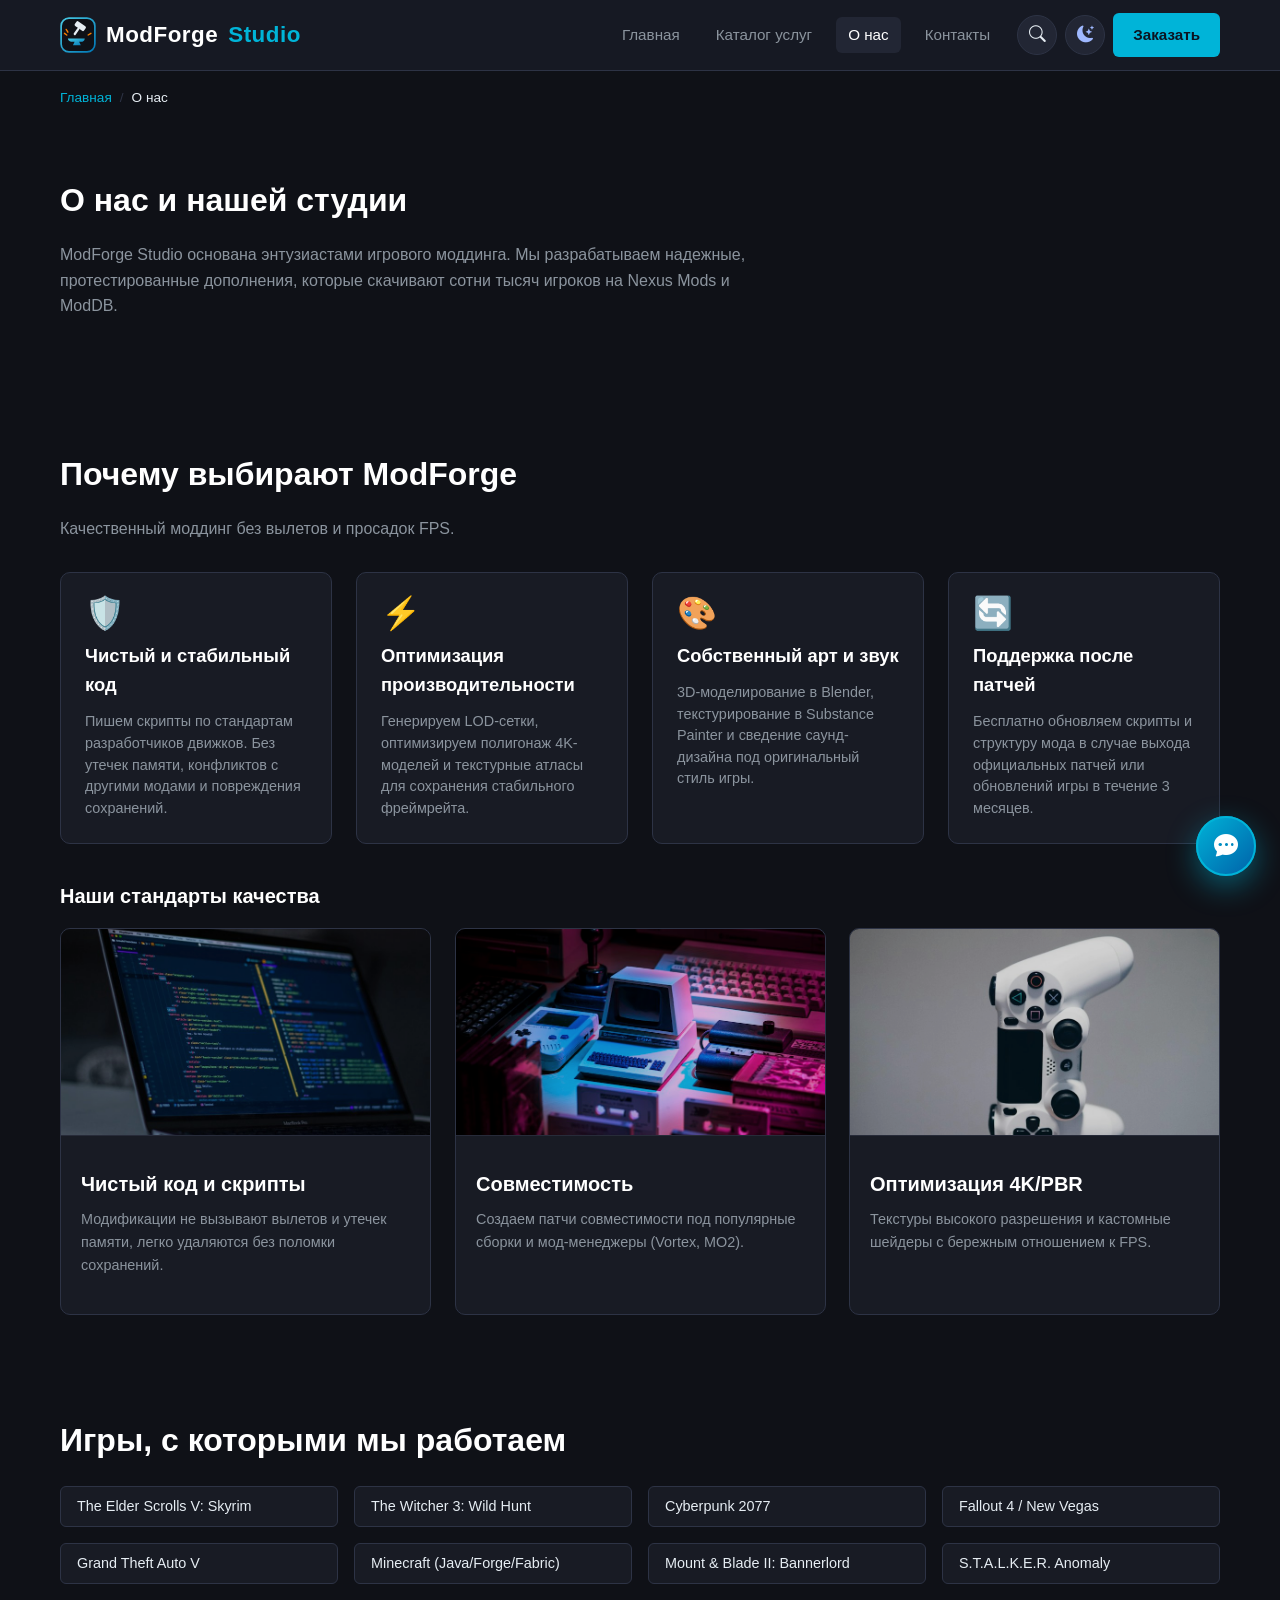
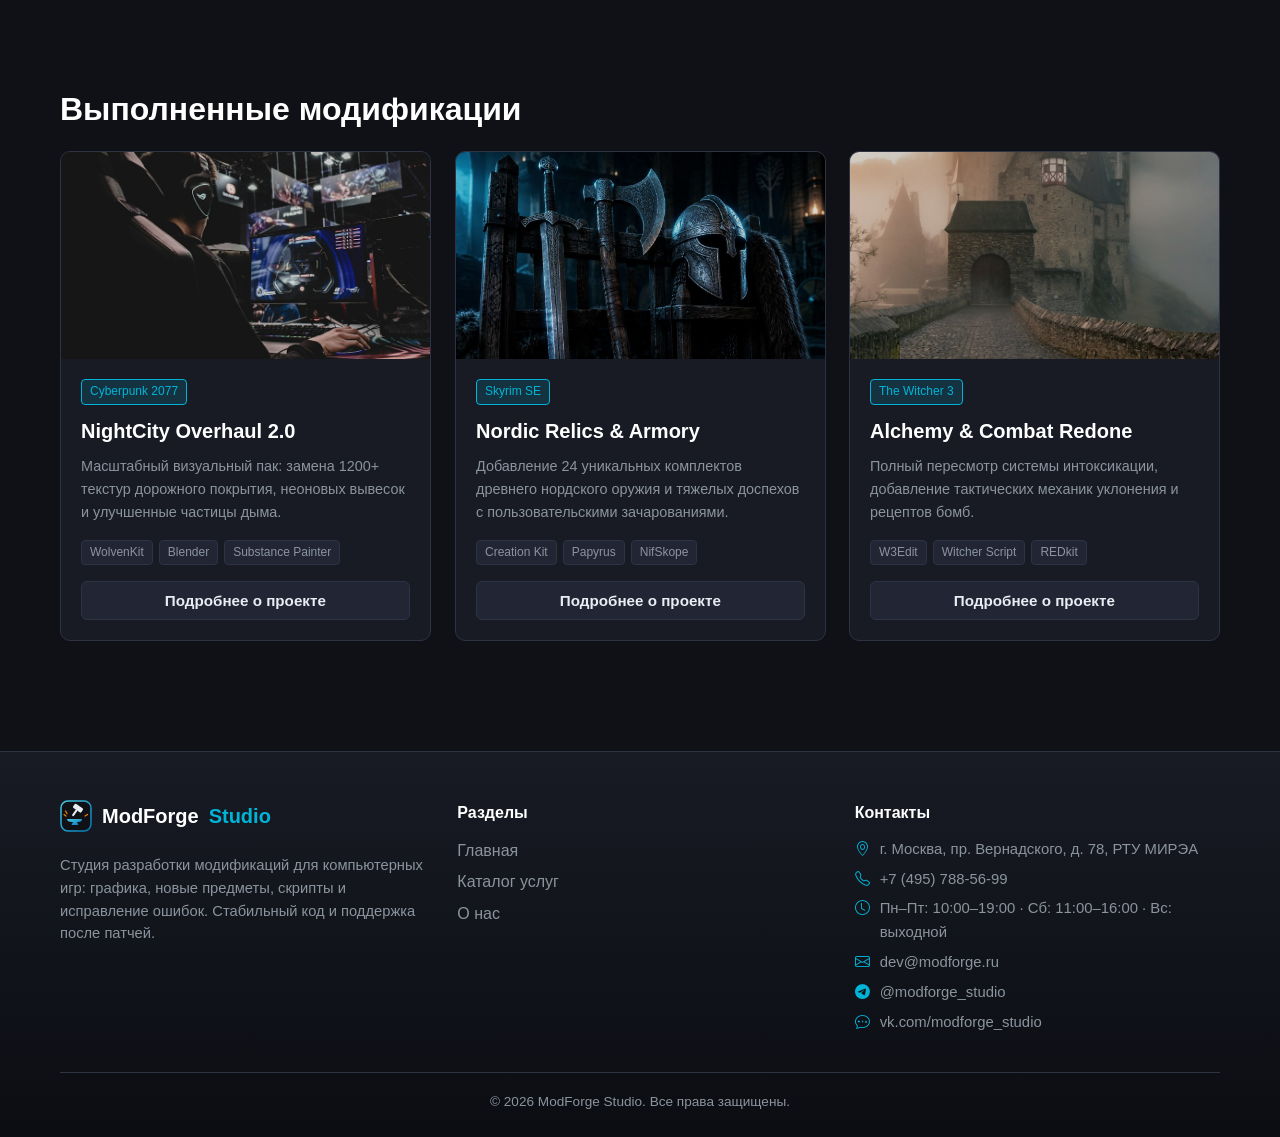
==== commit 66792f0a: "Add files via upload" ====
--- a/about.html
+++ b/about.html
@@ -8,7 +8,18 @@
   <link rel="icon" type="image/svg+xml" href="images/logo.svg">
   <link rel="stylesheet" href="https://cdn.jsdelivr.net/npm/bootstrap-icons@1.11.3/font/bootstrap-icons.min.css">
   <link rel="stylesheet" href="css/style.css">
+  <link rel="stylesheet" href="css/features.css">
+  <script>
+    /* Применяем сохранённую тему до отрисовки, чтобы не было «мигания» */
+    (function () {
+      try {
+        var t = localStorage.getItem('mf-theme') || 'dark';
+        document.documentElement.setAttribute('data-theme', t);
+      } catch (e) { document.documentElement.setAttribute('data-theme', 'dark'); }
+    })();
+  </script>
   <script src="js/main.js" defer></script>
+  <script src="js/features.js" defer></script>
 </head>
 <body class="page">
   <header class="site-header">
@@ -26,7 +37,11 @@
             <li class="site-nav__item"><a class="site-nav__link" href="contacts.html">Контакты</a></li>
           </ul>
         </nav>
-        <a class="button button--primary site-header__order-btn" href="contacts.html#order">Заказать</a>
+        <div class="header-tools">
+          <button class="icon-btn search-btn" type="button" aria-label="Поиск по сайту" title="Поиск (Ctrl + K)"><i class="bi bi-search" aria-hidden="true"></i></button>
+          <button class="icon-btn theme-toggle" type="button" aria-label="Сменить тему"><i class="bi bi-sun-fill" aria-hidden="true"></i><i class="bi bi-moon-stars-fill" aria-hidden="true"></i></button>
+          <a class="button button--primary site-header__order-btn" href="contacts.html#order">Заказать</a>
+        </div>
       </div>
     </div>
   </header>
--- a/css/style.css
+++ b/css/style.css
@@ -17,21 +17,16 @@
   --badge-new: #06d6a0;
   --badge-dev: #9d4edd;
   
+  --color-success: #2ea44f;
+  --color-error: #da3633;
+
   --color-heading: #ffffff;
   --header-bg: rgba(24, 27, 36, 0.95);
   --hero-glow: #1b2738;
   --footer-end: #0b0d12;
-  --cta-from: #181b24;
-  --cta-to: #1c2333;
-  --tag-bg: rgba(255, 255, 255, 0.06);
-  --panel-bg: rgba(11, 15, 25, 0.5);
-  --glow: rgba(0, 180, 216, 0.35);
-  --glow-soft: rgba(0, 180, 216, 0.18);
-  --card-gradient-1: rgba(0, 180, 216, 0.28);
-  --card-gradient-2: rgba(157, 78, 221, 0.16);
-
-  --color-success: #2ea44f;
-  --color-error: #da3633;
+  --cta-end: #1c2333;
+  --tint: rgba(255, 255, 255, 0.06);
+  --surface-sunken: rgba(11, 15, 25, 0.5);
 
   --font-family: -apple-system, BlinkMacSystemFont, "Segoe UI", Roboto, Helvetica, Arial, sans-serif;
   --container-width: 1200px;
@@ -438,7 +433,6 @@
 }
 
 .portfolio-card {
-  position: relative;
   background-color: var(--color-surface);
   border: 1px solid var(--color-border);
   border-radius: var(--radius-md);
@@ -716,8 +710,8 @@
   width: 38px;
   height: 38px;
   border-radius: 50%;
-  background: #e6edf3;
-  color: #0f1117;
+  background: var(--color-text);
+  color: var(--color-bg);
   display: flex;
   align-items: center;
   justify-content: center;
@@ -975,9 +969,7 @@
   display: flex;
   flex-direction: column;
   gap: 12px;
-  transition: transform 0.25s, border-color 0.25s, box-shadow 0.25s;
-  position: relative;
-  overflow: hidden;
+  transition: transform 0.2s, border-color 0.2s;
 }
 
 .feature-card:hover {
@@ -1123,7 +1115,7 @@
 
 /* CTA баннер перед футером */
 .cta-banner {
-  background: linear-gradient(135deg, var(--cta-from) 0%, var(--cta-to) 100%);
+  background: linear-gradient(135deg, var(--color-surface) 0%, var(--cta-end) 100%);
   border: 1px solid var(--color-primary);
   border-radius: var(--radius-md);
   padding: 45px 30px;
@@ -1178,8 +1170,8 @@
   border-color: var(--color-primary);
   box-shadow:
     0 0 0 1px var(--color-primary),
-    0 10px 30px var(--glow),
-    0 0 45px var(--glow-soft);
+    0 10px 30px rgba(0, 180, 216, 0.35),
+    0 0 45px rgba(0, 180, 216, 0.18);
 }
 
 .card:hover .card__image,
@@ -1286,7 +1278,7 @@
   gap: 6px;
 }
 .details-modal__list li {
-  color: var(--color-muted);
+  color: var(--color-text-muted);
   font-size: 0.9rem;
   padding-left: 20px;
   position: relative;
@@ -1305,7 +1297,7 @@
   margin-top: 8px;
 }
 .details-modal__tag {
-  background: var(--tag-bg);
+  background: var(--tint);
   border: 1px solid var(--color-border);
   padding: 4px 8px;
   border-radius: var(--radius-sm);
@@ -1317,7 +1309,7 @@
   align-items: center;
   padding: 16px 20px;
   border-top: 1px solid var(--color-border);
-  background: var(--panel-bg);
+  background: var(--surface-sunken);
   gap: 12px;
 }
 .details-modal__price {
@@ -1327,534 +1319,6 @@
 }
 .details-modal__time {
   font-size: 0.82rem;
-  color: var(--color-muted);
+  color: var(--color-text-muted);
   display: block;
 }
-
-/* =====================================================
-   ФИШКА 1. Светлая тема (переключатель в шапке)
-   ===================================================== */
-html[data-theme="light"] {
-  --color-bg: #f3f6fb;
-  --color-surface: #ffffff;
-  --color-surface-hover: #e8eef6;
-  --color-border: #d5deea;
-  --color-text: #1c2533;
-  --color-muted: #5a6577;
-  --color-heading: #0d1522;
-  --color-primary: #0090b8;
-  --color-primary-hover: #0077a0;
-  --header-bg: rgba(255, 255, 255, 0.92);
-  --hero-glow: #d6eef7;
-  --footer-end: #e6edf6;
-  --cta-from: #ffffff;
-  --cta-to: #e3f4fa;
-  --tag-bg: rgba(13, 21, 34, 0.05);
-  --panel-bg: #f3f6fb;
-  --glow: rgba(0, 144, 184, 0.22);
-  --glow-soft: rgba(0, 144, 184, 0.12);
-  --card-gradient-1: rgba(0, 144, 184, 0.2);
-  --card-gradient-2: rgba(157, 78, 221, 0.12);
-  color-scheme: light;
-}
-
-html[data-theme="light"] .card__image,
-html[data-theme="light"] .portfolio-card__img {
-  filter: none;
-}
-
-html[data-theme="light"] .back-to-top__inner {
-  background: var(--color-primary);
-  color: #ffffff;
-}
-
-/* Плавная смена цветов при переключении темы */
-body.page,
-.site-header,
-.site-footer,
-.card,
-.portfolio-card,
-.feature-card,
-.step-card,
-.review-card,
-.faq-item,
-.dialog {
-  transition-property: background-color, color, border-color, transform, box-shadow;
-  transition-duration: 0.3s;
-}
-
-.site-header__tools {
-  display: flex;
-  align-items: center;
-  gap: 8px;
-}
-
-.icon-btn {
-  width: 40px;
-  height: 40px;
-  border-radius: 50%;
-  display: inline-flex;
-  align-items: center;
-  justify-content: center;
-  background: var(--color-surface-hover);
-  border: 1px solid var(--color-border);
-  color: var(--color-heading);
-  font-size: 1.1rem;
-  cursor: pointer;
-  transition: background-color 0.2s, border-color 0.2s, transform 0.2s, color 0.2s;
-  flex-shrink: 0;
-}
-
-.icon-btn:hover {
-  border-color: var(--color-primary);
-  color: var(--color-primary);
-  transform: rotate(-12deg);
-}
-
-.icon-btn--active {
-  border-color: var(--color-primary);
-  color: var(--color-primary);
-}
-
-/* =====================================================
-   ФИШКА 2. Градиент при наведении на карточку
-   (следует за курсором, цвета сайта)
-   ===================================================== */
-.card::after,
-.portfolio-card::after,
-.feature-card::after {
-  content: "";
-  position: absolute;
-  inset: 0;
-  pointer-events: none;
-  border-radius: inherit;
-  opacity: 0;
-  transition: opacity 0.35s ease;
-  background:
-    radial-gradient(420px circle at var(--mx, 50%) var(--my, 0%), var(--card-gradient-1), transparent 60%),
-    linear-gradient(160deg, transparent 40%, var(--card-gradient-2) 100%);
-  z-index: 1;
-}
-
-.card:hover::after,
-.card:focus-within::after,
-.portfolio-card:hover::after,
-.portfolio-card:focus-within::after,
-.feature-card:hover::after {
-  opacity: 1;
-}
-
-.card .badge {
-  z-index: 2;
-}
-
-.feature-card:hover {
-  box-shadow: 0 10px 30px var(--glow);
-}
-
-/* =====================================================
-   ФИШКА 3. Плавное появление карточек при прокрутке
-   ===================================================== */
-@keyframes reveal-up {
-  from {
-    opacity: 0;
-    transform: translateY(32px) scale(0.97);
-  }
-  to {
-    opacity: 1;
-    transform: none;
-  }
-}
-
-.js-reveal .reveal:not(.reveal--in) {
-  opacity: 0;
-}
-
-.reveal--in {
-  animation: reveal-up 0.7s cubic-bezier(0.2, 0.7, 0.2, 1) backwards;
-  animation-delay: var(--reveal-delay, 0ms);
-}
-
-@media (prefers-reduced-motion: reduce) {
-  .js-reveal .reveal:not(.reveal--in) {
-    opacity: 1;
-  }
-  .reveal--in {
-    animation: none;
-  }
-}
-
-/* =====================================================
-   ФИШКА 4. Личный кабинет
-   ===================================================== */
-.cabinet-auth {
-  max-width: 460px;
-  margin: 30px auto 0;
-  background: var(--color-surface);
-  border: 1px solid var(--color-border);
-  border-radius: var(--radius-md);
-  padding: 28px;
-}
-
-.cabinet-auth__icon {
-  font-size: 2.6rem;
-  color: var(--color-primary);
-  line-height: 1;
-  margin-bottom: 10px;
-}
-
-.cabinet-auth__hint {
-  font-size: 0.85rem;
-  color: var(--color-muted);
-  margin-top: 14px;
-}
-
-.cabinet-head {
-  display: flex;
-  justify-content: space-between;
-  align-items: center;
-  gap: 16px;
-  flex-wrap: wrap;
-  margin: 10px 0 24px;
-}
-
-.cabinet-head__user {
-  display: flex;
-  align-items: center;
-  gap: 14px;
-}
-
-.cabinet-head__avatar {
-  width: 56px;
-  height: 56px;
-  border-radius: 50%;
-  background: linear-gradient(135deg, var(--color-primary), #9d4edd);
-  color: #ffffff;
-  font-weight: 800;
-  font-size: 1.4rem;
-  display: flex;
-  align-items: center;
-  justify-content: center;
-}
-
-.cabinet-head__name {
-  color: var(--color-heading);
-  font-size: 1.4rem;
-  line-height: 1.2;
-}
-
-.cabinet-head__email {
-  color: var(--color-muted);
-  font-size: 0.9rem;
-}
-
-.cabinet-stats {
-  display: grid;
-  grid-template-columns: repeat(auto-fit, minmax(min(100%, 180px), 1fr));
-  gap: 16px;
-  margin-bottom: 28px;
-}
-
-.cabinet-stat {
-  background: var(--color-surface);
-  border: 1px solid var(--color-border);
-  border-radius: var(--radius-md);
-  padding: 18px;
-}
-
-.cabinet-stat__num {
-  display: block;
-  font-size: 1.9rem;
-  font-weight: 800;
-  color: var(--color-primary);
-  line-height: 1.1;
-}
-
-.cabinet-stat__label {
-  color: var(--color-muted);
-  font-size: 0.85rem;
-}
-
-.orders-list {
-  display: flex;
-  flex-direction: column;
-  gap: 18px;
-}
-
-.order-card {
-  position: relative;
-  background: var(--color-surface);
-  border: 1px solid var(--color-border);
-  border-radius: var(--radius-md);
-  padding: 22px;
-  overflow: hidden;
-}
-
-.order-card__top {
-  display: flex;
-  justify-content: space-between;
-  align-items: flex-start;
-  gap: 12px;
-  flex-wrap: wrap;
-}
-
-.order-card__id {
-  font-size: 0.8rem;
-  color: var(--color-muted);
-  font-family: ui-monospace, Consolas, monospace;
-}
-
-.order-card__title {
-  color: var(--color-heading);
-  font-size: 1.2rem;
-  margin: 2px 0 4px;
-}
-
-.order-card__meta {
-  color: var(--color-muted);
-  font-size: 0.88rem;
-}
-
-.order-status {
-  display: inline-flex;
-  align-items: center;
-  gap: 6px;
-  padding: 4px 12px;
-  border-radius: 999px;
-  font-size: 0.8rem;
-  font-weight: 700;
-  background: var(--glow-soft);
-  color: var(--color-primary);
-  border: 1px solid var(--color-primary);
-  white-space: nowrap;
-}
-
-.order-status--done {
-  background: rgba(46, 164, 79, 0.15);
-  color: var(--color-success);
-  border-color: var(--color-success);
-}
-
-.progress {
-  margin: 18px 0 6px;
-}
-
-.progress__row {
-  display: flex;
-  justify-content: space-between;
-  font-size: 0.85rem;
-  color: var(--color-muted);
-  margin-bottom: 6px;
-}
-
-.progress__value {
-  color: var(--color-heading);
-  font-weight: 700;
-}
-
-.progress__track {
-  height: 10px;
-  border-radius: 999px;
-  background: var(--color-surface-hover);
-  overflow: hidden;
-}
-
-.progress__bar {
-  height: 100%;
-  width: 0;
-  border-radius: inherit;
-  background: linear-gradient(90deg, var(--color-primary), #9d4edd);
-  transition: width 1.2s cubic-bezier(0.2, 0.7, 0.2, 1);
-}
-
-.order-card--done .progress__bar {
-  background: linear-gradient(90deg, var(--color-success), #06d6a0);
-}
-
-.stages {
-  list-style: none;
-  display: grid;
-  grid-template-columns: repeat(6, minmax(0, 1fr));
-  gap: 6px;
-  margin-top: 16px;
-}
-
-.stages__item {
-  text-align: center;
-  font-size: 0.75rem;
-  color: var(--color-muted);
-  position: relative;
-}
-
-.stages__dot {
-  width: 28px;
-  height: 28px;
-  margin: 0 auto 6px;
-  border-radius: 50%;
-  border: 2px solid var(--color-border);
-  background: var(--color-bg);
-  display: flex;
-  align-items: center;
-  justify-content: center;
-  font-size: 0.8rem;
-}
-
-.stages__item--done .stages__dot {
-  background: var(--color-primary);
-  border-color: var(--color-primary);
-  color: #ffffff;
-}
-
-.stages__item--current .stages__dot {
-  border-color: var(--color-primary);
-  color: var(--color-primary);
-  box-shadow: 0 0 0 4px var(--glow-soft);
-  animation: pulse-dot 1.6s ease-in-out infinite;
-}
-
-.stages__item--current {
-  color: var(--color-heading);
-  font-weight: 700;
-}
-
-@keyframes pulse-dot {
-  50% { box-shadow: 0 0 0 8px transparent; }
-}
-
-.order-card__actions {
-  display: flex;
-  gap: 10px;
-  flex-wrap: wrap;
-  margin-top: 18px;
-}
-
-.order-card__actions .button {
-  font-size: 0.88rem;
-  padding: 8px 14px;
-  gap: 6px;
-}
-
-.cabinet-empty {
-  text-align: center;
-  padding: 40px 20px;
-  color: var(--color-muted);
-  border: 1px dashed var(--color-border);
-  border-radius: var(--radius-md);
-}
-
-@media (max-width: 600px) {
-  .stages {
-    grid-template-columns: repeat(3, minmax(0, 1fr));
-    row-gap: 14px;
-  }
-}
-
-/* =====================================================
-   ФИШКА 5. Калькулятор стоимости мода
-   ===================================================== */
-.calc {
-  margin-top: 40px;
-}
-
-.calc__box {
-  display: grid;
-  grid-template-columns: 1.4fr 1fr;
-  gap: 24px;
-  background: var(--color-surface);
-  border: 1px solid var(--color-border);
-  border-radius: var(--radius-md);
-  padding: 26px;
-}
-
-.calc__grid {
-  display: grid;
-  grid-template-columns: 1fr 1fr;
-  gap: 0 16px;
-}
-
-.calc__extras {
-  display: grid;
-  grid-template-columns: 1fr 1fr;
-  gap: 10px;
-  margin-top: 4px;
-}
-
-.calc__option {
-  display: flex;
-  align-items: center;
-  gap: 10px;
-  padding: 10px 12px;
-  border: 1px solid var(--color-border);
-  border-radius: var(--radius-sm);
-  cursor: pointer;
-  font-size: 0.88rem;
-  transition: border-color 0.2s, background-color 0.2s;
-}
-
-.calc__option:hover {
-  border-color: var(--color-primary);
-}
-
-.calc__option:has(input:checked) {
-  border-color: var(--color-primary);
-  background: var(--glow-soft);
-}
-
-.calc__option small {
-  margin-left: auto;
-  color: var(--color-muted);
-  white-space: nowrap;
-}
-
-.calc__result {
-  border-radius: var(--radius-md);
-  padding: 24px;
-  background: linear-gradient(160deg, var(--cta-to), var(--color-surface));
-  border: 1px solid var(--color-primary);
-  display: flex;
-  flex-direction: column;
-  gap: 8px;
-  justify-content: center;
-}
-
-.calc__label {
-  color: var(--color-muted);
-  font-size: 0.85rem;
-  text-transform: uppercase;
-  letter-spacing: 0.5px;
-}
-
-.calc__price {
-  font-size: clamp(2rem, 4vw, 2.6rem);
-  font-weight: 800;
-  color: var(--color-primary);
-  line-height: 1.1;
-}
-
-.calc__time {
-  color: var(--color-heading);
-  font-weight: 600;
-  margin-bottom: 12px;
-}
-
-.calc__note {
-  font-size: 0.8rem;
-  color: var(--color-muted);
-}
-
-@media (max-width: 860px) {
-  .calc__box,
-  .calc__grid,
-  .calc__extras {
-    grid-template-columns: 1fr;
-  }
-}
-
-@media (max-width: 768px) {
-  .site-header__tools {
-    justify-content: center;
-  }
-  .site-header__tools .site-header__order-btn {
-    flex: 1;
-  }
-}
--- a/css/features.css
+++ b/css/features.css
@@ -0,0 +1,727 @@
+/* =====================================================================
+   ModForge Studio — дополнительные фишки
+   1. Светлая / тёмная тема с анимацией
+   2. Анимации карточек: появление, градиент за курсором, 3D-наклон,
+      полоса прокрутки, волна на кнопках, счётчики
+   3. Фирменный курсор «кузня»
+   4. Поиск по сайту
+   5. Виджет чата
+   ===================================================================== */
+
+/* ---------- 1. Светлая тема ---------- */
+html[data-theme="light"] {
+  --color-bg: #f3f5f9;
+  --color-surface: #ffffff;
+  --color-surface-hover: #eaeef4;
+  --color-border: #d6dce6;
+  --color-text: #1c2431;
+  --color-muted: #5a6475;
+  --color-primary: #0088a8;
+  --color-primary-hover: #006d87;
+  --color-heading: #0d1520;
+  --header-bg: rgba(255, 255, 255, 0.9);
+  --hero-glow: #d9eef5;
+  --footer-end: #e6ebf2;
+  --cta-end: #e8f4f8;
+  --tint: rgba(13, 21, 32, 0.06);
+  --surface-sunken: rgba(13, 21, 32, 0.04);
+  color-scheme: light;
+}
+html[data-theme="dark"] { color-scheme: dark; }
+
+html[data-theme="light"] .button--primary { color: #fff; }
+html[data-theme="light"] .map { filter: none; }
+html[data-theme="light"] .details-modal__footer { background: var(--color-surface-hover); }
+
+/* Плавная смена цветов (запасной вариант, если браузер не умеет View Transitions) */
+html.theme-fade,
+html.theme-fade *,
+html.theme-fade *::before,
+html.theme-fade *::after {
+  transition: background-color .5s ease, color .5s ease, border-color .5s ease, fill .5s ease !important;
+}
+
+/* Круговая волна смены темы (Chrome, Edge, Opera, Яндекс) */
+::view-transition-old(root),
+::view-transition-new(root) {
+  animation: none;
+  mix-blend-mode: normal;
+}
+::view-transition-new(root) { z-index: 2; }
+
+/* Кнопки в шапке */
+.header-tools {
+  display: flex;
+  align-items: center;
+  gap: 8px;
+}
+.icon-btn {
+  position: relative;
+  width: 40px;
+  height: 40px;
+  border-radius: 50%;
+  border: 1px solid var(--color-border);
+  background: var(--color-surface-hover);
+  color: var(--color-text);
+  display: inline-flex;
+  align-items: center;
+  justify-content: center;
+  cursor: pointer;
+  font-size: 1.05rem;
+  overflow: hidden;
+  transition: border-color .2s, color .2s, transform .2s, box-shadow .2s;
+}
+.icon-btn:hover {
+  border-color: var(--color-primary);
+  color: var(--color-primary);
+  box-shadow: 0 0 14px color-mix(in srgb, var(--color-primary) 35%, transparent);
+}
+.icon-btn:active { transform: scale(.92); }
+.icon-btn:focus-visible { outline: 2px solid var(--color-primary); outline-offset: 2px; }
+
+/* Солнце и луна: вращаются и меняются местами */
+.theme-toggle .bi {
+  position: absolute;
+  transition: transform .6s cubic-bezier(.68,-0.55,.27,1.55), opacity .4s;
+}
+.theme-toggle .bi-moon-stars-fill { color: #9fb8ff; }
+.theme-toggle .bi-sun-fill { color: #f5a524; }
+html[data-theme="dark"] .theme-toggle .bi-sun-fill,
+html:not([data-theme]) .theme-toggle .bi-sun-fill { transform: rotate(-120deg) translateY(28px) scale(.4); opacity: 0; }
+html[data-theme="dark"] .theme-toggle .bi-moon-stars-fill,
+html:not([data-theme]) .theme-toggle .bi-moon-stars-fill { transform: none; opacity: 1; }
+html[data-theme="light"] .theme-toggle .bi-moon-stars-fill { transform: rotate(120deg) translateY(28px) scale(.4); opacity: 0; }
+html[data-theme="light"] .theme-toggle .bi-sun-fill { transform: none; opacity: 1; }
+
+.search-btn__kbd {
+  display: none;
+}
+
+/* ---------- 2. Анимации ---------- */
+
+/* Полоса прогресса прокрутки сверху */
+.scroll-progress {
+  position: fixed;
+  top: 0;
+  left: 0;
+  height: 3px;
+  width: 100%;
+  transform-origin: 0 50%;
+  transform: scaleX(0);
+  background: linear-gradient(90deg, var(--color-primary), #7ae7ff, #f77f00);
+  z-index: 1000;
+  pointer-events: none;
+  box-shadow: 0 0 10px var(--color-primary);
+}
+
+/* Появление элементов при прокрутке */
+.reveal {
+  opacity: 0;
+  transform: translateY(36px) scale(.97);
+  filter: blur(4px);
+  transition:
+    opacity .7s cubic-bezier(.2,.7,.2,1),
+    transform .7s cubic-bezier(.2,.7,.2,1),
+    filter .7s ease;
+  transition-delay: var(--reveal-delay, 0s);
+}
+.reveal.is-visible {
+  opacity: 1;
+  transform: none;
+  filter: none;
+}
+
+/* Градиент, бегущий за курсором по карточке */
+.glow-card {
+  position: relative;
+  isolation: isolate;
+  --mx: 50%;
+  --my: 50%;
+}
+.glow-card::before {
+  content: "";
+  position: absolute;
+  inset: 0;
+  border-radius: inherit;
+  background: radial-gradient(
+    420px circle at var(--mx) var(--my),
+    color-mix(in srgb, var(--color-primary) 28%, transparent),
+    transparent 45%
+  );
+  opacity: 0;
+  transition: opacity .35s;
+  pointer-events: none;
+  z-index: 1;
+}
+/* Светящаяся рамка вокруг курсора */
+.glow-card::after {
+  content: "";
+  position: absolute;
+  inset: -1px;
+  border-radius: inherit;
+  padding: 1px;
+  background: radial-gradient(
+    260px circle at var(--mx) var(--my),
+    var(--color-primary),
+    transparent 60%
+  );
+  -webkit-mask: linear-gradient(#000 0 0) content-box, linear-gradient(#000 0 0);
+  -webkit-mask-composite: xor;
+          mask-composite: exclude;
+  opacity: 0;
+  transition: opacity .35s;
+  pointer-events: none;
+  z-index: 2;
+}
+.glow-card:hover::before,
+.glow-card:hover::after { opacity: 1; }
+.glow-card > *:not(.badge) { position: relative; z-index: 3; }
+.glow-card > .badge { z-index: 4; }
+
+/* 3D-наклон карточки (значения задаются из JS) */
+.tilt-card {
+  transform-style: preserve-3d;
+  will-change: transform;
+}
+.tilt-card.is-tilting {
+  transition: transform .08s linear, border-color .2s, box-shadow .2s !important;
+}
+
+/* Блик на картинке карточки */
+.card__image,
+.portfolio-card__img {
+  transition: transform .6s cubic-bezier(.2,.7,.2,1), filter .4s;
+}
+.card:hover .card__image,
+.portfolio-card:hover .portfolio-card__img {
+  transform: scale(1.06);
+}
+.card { overflow: hidden; }
+
+/* Волна при клике по кнопке */
+.button { position: relative; overflow: hidden; }
+.ripple {
+  position: absolute;
+  border-radius: 50%;
+  transform: scale(0);
+  background: currentColor;
+  opacity: .35;
+  pointer-events: none;
+  animation: ripple .6s ease-out forwards;
+}
+@keyframes ripple {
+  to { transform: scale(4); opacity: 0; }
+}
+
+/* Переливающийся заголовок на главной */
+.hero__title {
+  background: linear-gradient(100deg, var(--color-heading) 0%, var(--color-heading) 35%, var(--color-primary) 50%, var(--color-heading) 65%, var(--color-heading) 100%);
+  background-size: 250% 100%;
+  -webkit-background-clip: text;
+          background-clip: text;
+  -webkit-text-fill-color: transparent;
+  animation: shimmer 6s ease-in-out infinite;
+}
+@keyframes shimmer {
+  0%, 100% { background-position: 100% 0; }
+  50% { background-position: 0 0; }
+}
+
+/* Плавающие искры в главном баннере */
+.hero { position: relative; overflow: hidden; }
+.hero__inner { position: relative; z-index: 1; }
+.hero-sparks {
+  position: absolute;
+  inset: 0;
+  pointer-events: none;
+  z-index: 0;
+}
+.hero-sparks span {
+  position: absolute;
+  bottom: -10px;
+  width: 4px;
+  height: 4px;
+  border-radius: 50%;
+  background: var(--color-primary);
+  box-shadow: 0 0 8px var(--color-primary);
+  opacity: 0;
+  animation: rise linear infinite;
+}
+.hero-sparks span:nth-child(3n) { background: #f77f00; box-shadow: 0 0 8px #f77f00; }
+@keyframes rise {
+  0% { transform: translateY(0) translateX(0); opacity: 0; }
+  10% { opacity: .9; }
+  100% { transform: translateY(-110%) translateX(30px); opacity: 0; }
+}
+
+/* Подсветка карточки, найденной через поиск */
+.search-highlight {
+  animation: searchPulse 1.6s ease 2;
+}
+@keyframes searchPulse {
+  0%, 100% { box-shadow: 0 0 0 0 transparent; }
+  50% { box-shadow: 0 0 0 4px var(--color-primary), 0 0 40px color-mix(in srgb, var(--color-primary) 50%, transparent); }
+}
+
+/* ---------- 3. Курсор «кузня» ---------- */
+html.has-cursor,
+html.has-cursor * { cursor: none !important; }
+html.has-cursor input:not([type="radio"]):not([type="checkbox"]):not([type="submit"]),
+html.has-cursor textarea,
+html.has-cursor [contenteditable] { cursor: text !important; }
+
+.cursor-dot,
+.cursor-ring {
+  position: fixed;
+  top: 0;
+  left: 0;
+  pointer-events: none;
+  z-index: 10000;
+  border-radius: 50%;
+  opacity: 0;
+  transition: opacity .25s;
+}
+html.has-cursor.cursor-visible .cursor-dot,
+html.has-cursor.cursor-visible .cursor-ring { opacity: 1; }
+
+.cursor-dot {
+  width: 6px;
+  height: 6px;
+  margin: -3px 0 0 -3px;
+  background: var(--color-primary);
+  box-shadow: 0 0 10px var(--color-primary), 0 0 20px var(--color-primary);
+}
+.cursor-ring {
+  width: 36px;
+  height: 36px;
+  margin: -18px 0 0 -18px;
+}
+.cursor-ring__inner {
+  position: absolute;
+  inset: 0;
+  border-radius: 50%;
+  border: 1.5px solid color-mix(in srgb, var(--color-primary) 70%, transparent);
+  transition: transform .3s cubic-bezier(.2,.7,.2,1), background-color .3s, border-color .3s;
+}
+/* Четыре риски прицела */
+.cursor-ring__inner::before,
+.cursor-ring__inner::after {
+  content: "";
+  position: absolute;
+  background: var(--color-primary);
+  left: 50%;
+  top: 50%;
+}
+.cursor-ring__inner::before { width: 1.5px; height: 46px; margin: -23px 0 0 -0.75px;
+  -webkit-mask: linear-gradient(#000 0 7px, transparent 7px 39px, #000 39px);
+          mask: linear-gradient(#000 0 7px, transparent 7px 39px, #000 39px); }
+.cursor-ring__inner::after { height: 1.5px; width: 46px; margin: -0.75px 0 0 -23px;
+  -webkit-mask: linear-gradient(90deg, #000 0 7px, transparent 7px 39px, #000 39px);
+          mask: linear-gradient(90deg, #000 0 7px, transparent 7px 39px, #000 39px); }
+
+html.cursor-hover .cursor-ring__inner {
+  transform: scale(1.5) rotate(45deg);
+  background-color: color-mix(in srgb, var(--color-primary) 14%, transparent);
+  border-color: var(--color-primary);
+}
+html.cursor-down .cursor-ring__inner { transform: scale(.7) rotate(90deg); }
+html.cursor-text .cursor-ring,
+html.cursor-text .cursor-dot { opacity: 0 !important; }
+
+.cursor-spark {
+  position: fixed;
+  width: 4px;
+  height: 4px;
+  border-radius: 50%;
+  pointer-events: none;
+  z-index: 10000;
+  background: #ffb347;
+  box-shadow: 0 0 6px #f77f00;
+}
+
+/* ---------- 4. Поиск по сайту ---------- */
+.search-dialog {
+  border: 1px solid var(--color-border);
+  border-radius: 16px;
+  background: var(--color-surface);
+  color: var(--color-text);
+  width: min(640px, 92vw);
+  max-height: min(620px, 80vh);
+  padding: 0;
+  margin: 10vh auto auto;
+  box-shadow: 0 30px 80px rgba(0,0,0,.45);
+  overflow: hidden;
+}
+.search-dialog[open] { animation: popIn .25s cubic-bezier(.2,.7,.2,1); }
+.search-dialog::backdrop { background: rgba(5, 8, 14, .6); backdrop-filter: blur(6px); }
+@keyframes popIn {
+  from { opacity: 0; transform: translateY(-12px) scale(.97); }
+  to { opacity: 1; transform: none; }
+}
+.search-box {
+  display: flex;
+  align-items: center;
+  gap: 12px;
+  padding: 16px 18px;
+  border-bottom: 1px solid var(--color-border);
+}
+.search-box .bi { color: var(--color-primary); font-size: 1.2rem; }
+.search-box__input {
+  flex: 1;
+  background: none;
+  border: none;
+  outline: none;
+  color: var(--color-text);
+  font: inherit;
+  font-size: 1.05rem;
+}
+.search-box__esc {
+  font-size: .72rem;
+  color: var(--color-muted);
+  border: 1px solid var(--color-border);
+  border-radius: 6px;
+  padding: 2px 7px;
+  background: var(--tint);
+  cursor: pointer;
+}
+.search-results {
+  list-style: none;
+  max-height: calc(min(620px, 80vh) - 110px);
+  overflow-y: auto;
+  padding: 8px;
+}
+.search-results__group {
+  font-size: .72rem;
+  text-transform: uppercase;
+  letter-spacing: .08em;
+  color: var(--color-muted);
+  padding: 10px 12px 4px;
+}
+.search-result a {
+  display: flex;
+  gap: 12px;
+  align-items: flex-start;
+  padding: 10px 12px;
+  border-radius: 10px;
+  color: var(--color-text);
+}
+.search-result .bi {
+  flex-shrink: 0;
+  width: 34px;
+  height: 34px;
+  border-radius: 8px;
+  display: inline-flex;
+  align-items: center;
+  justify-content: center;
+  background: var(--tint);
+  color: var(--color-primary);
+}
+.search-result__title { font-weight: 600; color: var(--color-heading); display: block; }
+.search-result__text { font-size: .85rem; color: var(--color-muted); display: block; }
+.search-result mark { background: color-mix(in srgb, var(--color-primary) 30%, transparent); color: inherit; border-radius: 3px; padding: 0 2px; }
+.search-result.is-active a,
+.search-result a:hover { background: var(--color-surface-hover); }
+.search-result.is-active a { box-shadow: inset 3px 0 0 var(--color-primary); }
+.search-empty { padding: 30px 16px; text-align: center; color: var(--color-muted); }
+.search-footer {
+  display: flex;
+  gap: 16px;
+  padding: 10px 18px;
+  border-top: 1px solid var(--color-border);
+  font-size: .75rem;
+  color: var(--color-muted);
+}
+.search-footer kbd {
+  border: 1px solid var(--color-border);
+  border-radius: 4px;
+  padding: 0 5px;
+  background: var(--tint);
+  font-family: inherit;
+}
+
+/* ---------- 5. Виджет чата ---------- */
+.back-to-top { bottom: 96px; }
+
+.chat-fab {
+  position: fixed;
+  right: 24px;
+  bottom: 24px;
+  width: 60px;
+  height: 60px;
+  border-radius: 50%;
+  border: none;
+  background: linear-gradient(135deg, var(--color-primary), #0060a8);
+  color: #fff;
+  font-size: 1.5rem;
+  display: flex;
+  align-items: center;
+  justify-content: center;
+  cursor: pointer;
+  z-index: 200;
+  box-shadow: 0 10px 30px color-mix(in srgb, var(--color-primary) 45%, transparent);
+  transition: transform .25s cubic-bezier(.2,.7,.2,1.4);
+}
+.chat-fab:hover { transform: scale(1.08) rotate(-6deg); }
+.chat-fab::before {
+  content: "";
+  position: absolute;
+  inset: 0;
+  border-radius: 50%;
+  border: 2px solid var(--color-primary);
+  animation: fabPulse 2.4s ease-out infinite;
+}
+@keyframes fabPulse {
+  from { transform: scale(1); opacity: .8; }
+  to { transform: scale(1.6); opacity: 0; }
+}
+.chat-fab .bi { position: absolute; transition: transform .35s, opacity .25s; }
+.chat-fab .bi-x-lg { transform: rotate(-90deg) scale(.5); opacity: 0; }
+.chat-open .chat-fab .bi-chat-dots-fill { transform: rotate(90deg) scale(.5); opacity: 0; }
+.chat-open .chat-fab .bi-x-lg { transform: none; opacity: 1; }
+.chat-open .chat-fab::before { animation: none; opacity: 0; }
+
+.chat-fab__badge {
+  position: absolute;
+  top: -2px;
+  right: -2px;
+  min-width: 20px;
+  height: 20px;
+  border-radius: 10px;
+  background: #f77f00;
+  color: #fff;
+  font-size: .72rem;
+  font-weight: 700;
+  display: flex;
+  align-items: center;
+  justify-content: center;
+  border: 2px solid var(--color-bg);
+}
+.chat-fab__badge[hidden] { display: none; }
+
+.chat-teaser {
+  position: fixed;
+  right: 96px;
+  bottom: 34px;
+  max-width: 230px;
+  background: var(--color-surface);
+  color: var(--color-text);
+  border: 1px solid var(--color-border);
+  border-radius: 14px 14px 4px 14px;
+  padding: 10px 14px;
+  font-size: .88rem;
+  box-shadow: 0 10px 30px rgba(0,0,0,.3);
+  z-index: 199;
+  cursor: pointer;
+  animation: popIn .35s cubic-bezier(.2,.7,.2,1);
+}
+.chat-teaser[hidden] { display: none; }
+
+.chat-panel {
+  position: fixed;
+  right: 24px;
+  bottom: 96px;
+  width: min(370px, calc(100vw - 32px));
+  height: min(540px, calc(100vh - 130px));
+  background: var(--color-surface);
+  border: 1px solid var(--color-border);
+  border-radius: 18px;
+  box-shadow: 0 30px 80px rgba(0,0,0,.45);
+  display: flex;
+  flex-direction: column;
+  overflow: hidden;
+  z-index: 201;
+  transform-origin: bottom right;
+  transform: scale(.85) translateY(20px);
+  opacity: 0;
+  visibility: hidden;
+  transition: transform .3s cubic-bezier(.2,.7,.2,1.2), opacity .25s, visibility 0s .3s;
+}
+.chat-open .chat-panel {
+  transform: none;
+  opacity: 1;
+  visibility: visible;
+  transition: transform .3s cubic-bezier(.2,.7,.2,1.2), opacity .25s;
+}
+.chat-head {
+  display: flex;
+  align-items: center;
+  gap: 12px;
+  padding: 14px 16px;
+  background: linear-gradient(135deg, color-mix(in srgb, var(--color-primary) 22%, var(--color-surface)), var(--color-surface));
+  border-bottom: 1px solid var(--color-border);
+}
+.chat-head__avatar {
+  width: 40px;
+  height: 40px;
+  border-radius: 50%;
+  background: var(--color-bg);
+  border: 1px solid var(--color-border);
+  display: flex;
+  align-items: center;
+  justify-content: center;
+  position: relative;
+}
+.chat-head__avatar img { width: 26px; height: 26px; }
+.chat-head__avatar::after {
+  content: "";
+  position: absolute;
+  right: 0;
+  bottom: 0;
+  width: 10px;
+  height: 10px;
+  border-radius: 50%;
+  background: #06d6a0;
+  border: 2px solid var(--color-surface);
+}
+.chat-head__name { font-weight: 700; color: var(--color-heading); line-height: 1.2; }
+.chat-head__status { font-size: .78rem; color: var(--color-muted); }
+.chat-head__close {
+  margin-left: auto;
+  background: none;
+  border: none;
+  color: var(--color-muted);
+  font-size: 1.1rem;
+  cursor: pointer;
+  padding: 6px;
+}
+.chat-head__close:hover { color: var(--color-primary); }
+
+.chat-body {
+  flex: 1;
+  overflow-y: auto;
+  padding: 16px;
+  display: flex;
+  flex-direction: column;
+  gap: 10px;
+  scroll-behavior: smooth;
+}
+.chat-msg {
+  max-width: 85%;
+  padding: 9px 13px;
+  border-radius: 14px;
+  font-size: .9rem;
+  line-height: 1.45;
+  animation: msgIn .3s cubic-bezier(.2,.7,.2,1);
+  white-space: pre-line;
+  word-wrap: break-word;
+}
+.chat-msg a { text-decoration: underline; }
+.chat-msg--bot {
+  align-self: flex-start;
+  background: var(--color-surface-hover);
+  border: 1px solid var(--color-border);
+  border-bottom-left-radius: 4px;
+}
+.chat-msg--user {
+  align-self: flex-end;
+  background: var(--color-primary);
+  color: #fff;
+  border-bottom-right-radius: 4px;
+}
+.chat-msg__time {
+  display: block;
+  font-size: .68rem;
+  opacity: .6;
+  margin-top: 3px;
+  text-align: right;
+}
+@keyframes msgIn {
+  from { opacity: 0; transform: translateY(8px) scale(.96); }
+  to { opacity: 1; transform: none; }
+}
+.chat-typing {
+  align-self: flex-start;
+  display: flex;
+  gap: 4px;
+  padding: 12px 14px;
+  background: var(--color-surface-hover);
+  border: 1px solid var(--color-border);
+  border-radius: 14px 14px 14px 4px;
+}
+.chat-typing span {
+  width: 7px;
+  height: 7px;
+  border-radius: 50%;
+  background: var(--color-muted);
+  animation: typing 1.2s infinite ease-in-out;
+}
+.chat-typing span:nth-child(2) { animation-delay: .15s; }
+.chat-typing span:nth-child(3) { animation-delay: .3s; }
+@keyframes typing {
+  0%, 60%, 100% { transform: translateY(0); opacity: .4; }
+  30% { transform: translateY(-5px); opacity: 1; }
+}
+.chat-quick {
+  display: flex;
+  flex-wrap: wrap;
+  gap: 6px;
+  padding: 0 16px 10px;
+}
+.chat-quick button {
+  border: 1px solid var(--color-primary);
+  background: transparent;
+  color: var(--color-primary);
+  border-radius: 999px;
+  padding: 5px 12px;
+  font: inherit;
+  font-size: .8rem;
+  cursor: pointer;
+  transition: background-color .2s, color .2s;
+}
+.chat-quick button:hover { background: var(--color-primary); color: #fff; }
+.chat-form {
+  display: flex;
+  gap: 8px;
+  padding: 12px;
+  border-top: 1px solid var(--color-border);
+}
+.chat-form__input {
+  flex: 1;
+  background: var(--color-bg);
+  border: 1px solid var(--color-border);
+  border-radius: 999px;
+  padding: 10px 16px;
+  color: var(--color-text);
+  font: inherit;
+  font-size: .9rem;
+  outline: none;
+}
+.chat-form__input:focus { border-color: var(--color-primary); }
+.chat-form__send {
+  width: 42px;
+  height: 42px;
+  flex-shrink: 0;
+  border-radius: 50%;
+  border: none;
+  background: var(--color-primary);
+  color: #fff;
+  cursor: pointer;
+  font-size: 1rem;
+  transition: transform .2s;
+}
+.chat-form__send:hover { transform: scale(1.08) rotate(-12deg); }
+
+/* ---------- Адаптив ---------- */
+@media (min-width: 993px) {
+  .search-btn__kbd { display: inline; }
+}
+@media (max-width: 768px) {
+  .header-tools { gap: 6px; }
+  .icon-btn { width: 36px; height: 36px; font-size: .95rem; }
+  .chat-fab { right: 16px; bottom: 16px; width: 54px; height: 54px; }
+  .back-to-top { right: 17px; bottom: 82px; }
+  .chat-panel { right: 16px; bottom: 82px; }
+  .chat-teaser { right: 80px; bottom: 24px; }
+}
+
+/* Уважение к настройке «уменьшить движение» */
+@media (prefers-reduced-motion: reduce) {
+  .reveal { opacity: 1; transform: none; filter: none; transition: none; }
+  .hero__title, .hero-sparks span, .chat-fab::before { animation: none; }
+  .hero-sparks { display: none; }
+}
+
+@media (max-width: 768px) {
+  .header-tools { width: 100%; }
+  .header-tools .site-header__order-btn { flex: 1; }
+}
